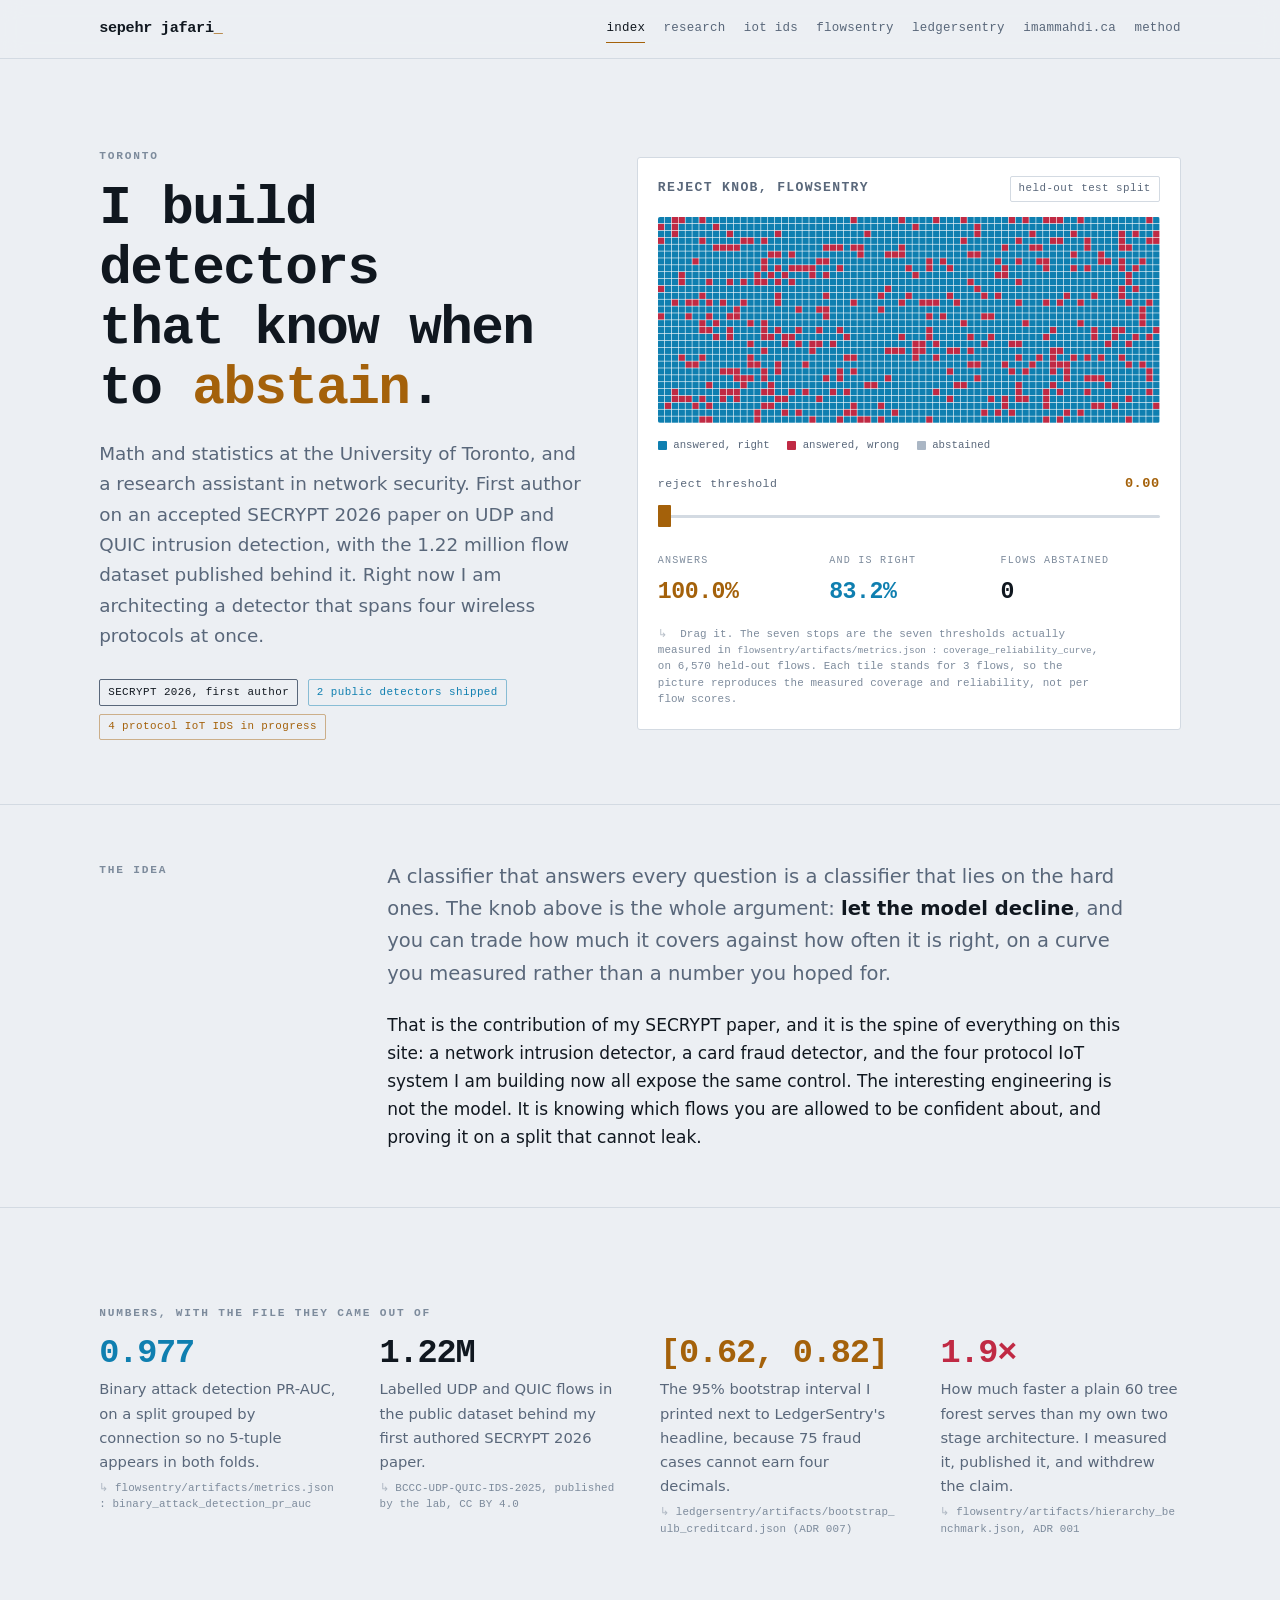
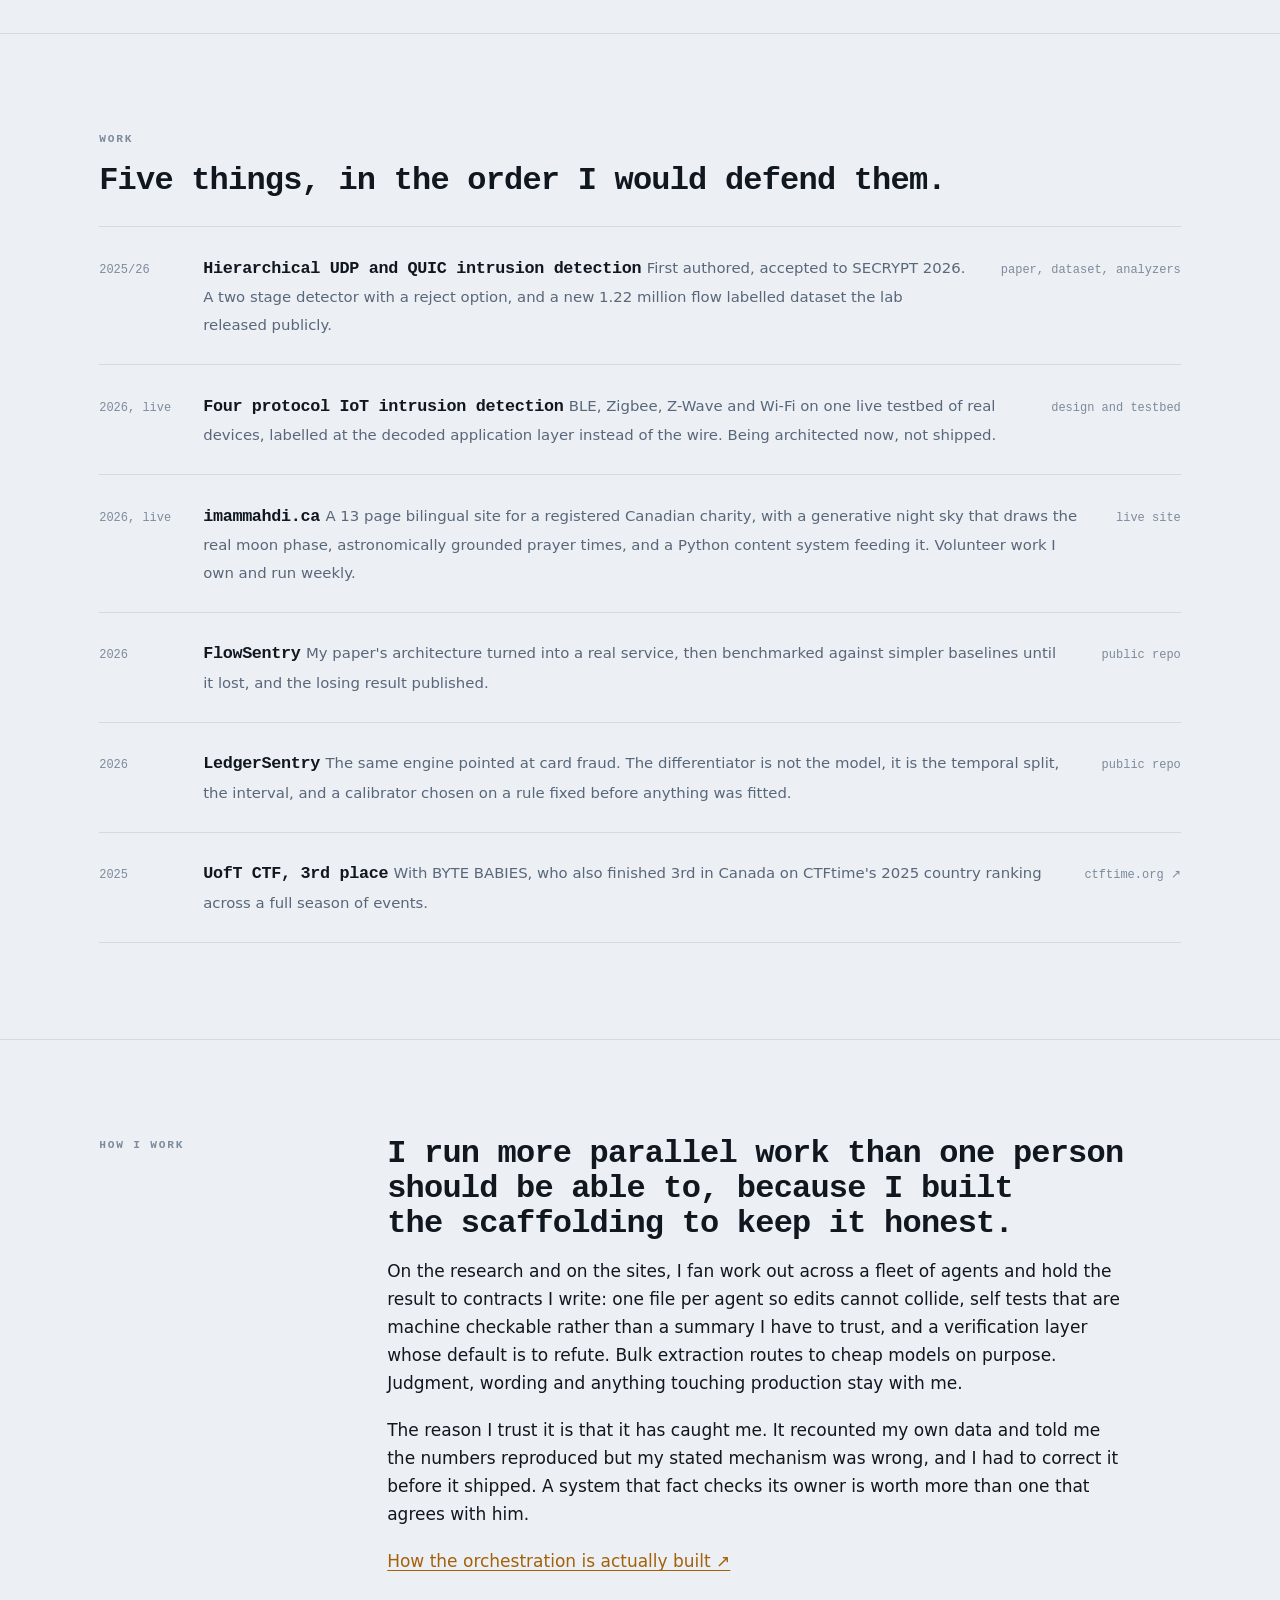
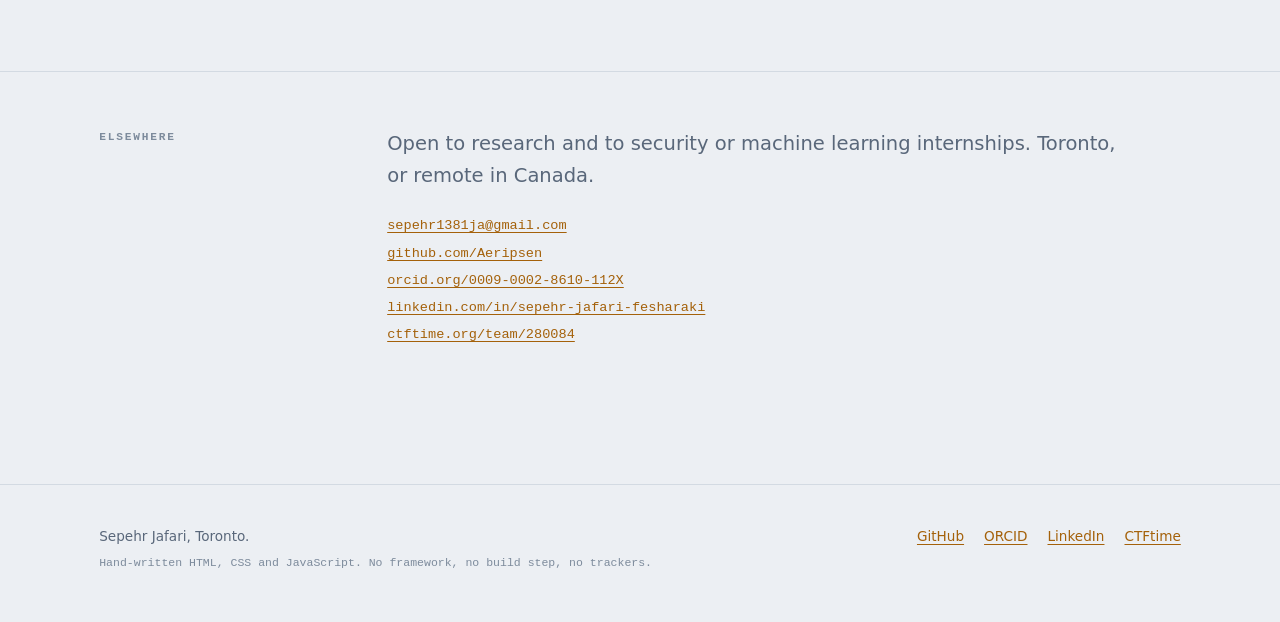
==== index.html @ c684f10b "Replace the placeholder page with the real site Seven hand-written pages, no framework, no build ste" ====
<!DOCTYPE html>
<html lang="en">
<head>
<meta charset="utf-8">
<meta name="viewport" content="width=device-width, initial-scale=1">
<title>Sepehr Jafari, network security and machine learning</title>
<meta name="description" content="First author on an accepted SECRYPT 2026 paper on UDP and QUIC intrusion detection. I build detectors that measure their own confidence, and I publish the measurements that go against me.">
<link rel="icon" href="data:image/svg+xml,%3Csvg xmlns='http://www.w3.org/2000/svg' viewBox='0 0 16 16'%3E%3Crect width='16' height='16' fill='%23080d14'/%3E%3Crect x='2' y='3' width='4' height='4' fill='%2363d3ff'/%3E%3Crect x='7' y='3' width='4' height='4' fill='%2363d3ff'/%3E%3Crect x='12' y='3' width='2' height='4' fill='%23ff6b81'/%3E%3Crect x='2' y='9' width='4' height='4' fill='%2363d3ff'/%3E%3Crect x='7' y='9' width='7' height='4' fill='%23f0a848'/%3E%3C/svg%3E">
<meta property="og:title" content="Sepehr Jafari, network security and machine learning">
<meta property="og:description" content="I build detectors that measure their own confidence, and I publish the measurements that go against me.">
<meta property="og:type" content="website">
<link rel="stylesheet" href="assets/site.css">
</head>
<body>
<noscript><p style="padding:1rem;font-family:monospace"><a href="index.html">home</a> · <a href="research.html">research</a> · <a href="ids.html">iot ids</a> · <a href="flowsentry.html">flowsentry</a> · <a href="ledgersentry.html">ledgersentry</a> · <a href="imic.html">imammahdi.ca</a> · <a href="method.html">method</a></p></noscript>

<main id="main">

<!-- ============ hero: the thesis, and the instrument that proves it ============ -->
<section class="hero">
  <div class="wrap hero-grid">
    <div>
      <span class="eyebrow">Toronto</span>
      <h1>I build detectors that know when to <em>abstain</em>.</h1>
      <p class="hero-sub">
        Math and statistics at the University of Toronto, and a research assistant in network
        security. First author on an accepted SECRYPT 2026 paper on UDP and QUIC intrusion
        detection, with the 1.22 million flow dataset published behind it. Right now I am
        architecting a detector that spans four wireless protocols at once.
      </p>
      <div class="hero-meta">
        <span class="tag tag-paper">SECRYPT 2026, first author</span>
        <span class="tag tag-live">2 public detectors shipped</span>
        <span class="tag tag-build">4 protocol IoT IDS in progress</span>
      </div>
    </div>

    <div class="instrument">
      <div class="instrument-head">
        <h2>Reject knob, FlowSentry</h2>
        <span class="tag">held-out test split</span>
      </div>

      <canvas id="flowgrid" width="730" height="300"
              role="img"
              aria-label="A grid of 2,190 tiles standing in for the 6,570 held-out flows. Tiles the model answers correctly are cyan, tiles it answers wrongly are rose, tiles it abstains on are grey."></canvas>

      <div class="legend">
        <span><i style="background:var(--signal)"></i> answered, right</span>
        <span><i style="background:var(--warn)"></i> answered, wrong</span>
        <span><i style="background:var(--abstain)"></i> abstained</span>
      </div>

      <div class="knob">
        <label for="knob">
          <span>reject threshold</span>
          <b id="out-threshold">0.00</b>
        </label>
        <input type="range" id="knob" min="0" max="6" step="1" value="0"
               aria-label="Reject threshold, stepping through the seven measured values">
      </div>

      <div class="readout">
        <div>
          <span class="k">answers</span>
          <span class="v v-accent" id="out-coverage">100.0%</span>
        </div>
        <div>
          <span class="k">and is right</span>
          <span class="v v-signal" id="out-reliability">83.2%</span>
        </div>
        <div>
          <span class="k">flows abstained</span>
          <span class="v" id="out-abstained">0</span>
        </div>
      </div>

      <p class="cite" style="margin-top:0.9rem">
        Drag it. The seven stops are the seven thresholds actually measured in
        <code>flowsentry/artifacts/metrics.json : coverage_reliability_curve</code>, on
        <span id="out-n">6,570</span> held-out flows. Each tile stands for 3 flows, so the
        picture reproduces the measured coverage and reliability, not per flow scores.
      </p>
    </div>
  </div>
</section>

<!-- ============ what the knob is for ============ -->
<section class="tight">
  <div class="wrap cols">
    <div class="col-head">
      <span class="eyebrow">The idea</span>
    </div>
    <div>
      <p class="lede">
        A classifier that answers every question is a classifier that lies on the hard ones.
        The knob above is the whole argument: <strong>let the model decline</strong>, and you can
        trade how much it covers against how often it is right, on a curve you measured rather than
        a number you hoped for.
      </p>
      <p>
        That is the contribution of my SECRYPT paper, and it is the spine of everything on this
        site: a network intrusion detector, a card fraud detector, and the four protocol IoT system
        I am building now all expose the same control. The interesting engineering is not the model.
        It is knowing which flows you are allowed to be confident about, and proving it on a split
        that cannot leak.
      </p>
    </div>
  </div>
</section>

<!-- ============ the ledger ============ -->
<section>
  <div class="wrap">
    <span class="eyebrow">Numbers, with the file they came out of</span>
    <div class="ledger">
      <div>
        <span class="num v-signal">0.977</span>
        <span class="lbl">Binary attack detection PR-AUC, on a split grouped by connection so no
        5-tuple appears in both folds.</span>
        <span class="cite">flowsentry/artifacts/metrics.json : binary_attack_detection_pr_auc</span>
      </div>
      <div>
        <span class="num">1.22M</span>
        <span class="lbl">Labelled UDP and QUIC flows in the public dataset behind my first authored
        SECRYPT 2026 paper.</span>
        <span class="cite">BCCC-UDP-QUIC-IDS-2025, published by the lab, CC BY 4.0</span>
      </div>
      <div>
        <span class="num v-accent">[0.62, 0.82]</span>
        <span class="lbl">The 95% bootstrap interval I printed next to LedgerSentry's headline,
        because 75 fraud cases cannot earn four decimals.</span>
        <span class="cite">ledgersentry/artifacts/bootstrap_ulb_creditcard.json (ADR 007)</span>
      </div>
      <div>
        <span class="num v-warn">1.9&times;</span>
        <span class="lbl">How much faster a plain 60 tree forest serves than my own two stage
        architecture. I measured it, published it, and withdrew the claim.</span>
        <span class="cite">flowsentry/artifacts/hierarchy_benchmark.json, ADR 001</span>
      </div>
    </div>
  </div>
</section>

<!-- ============ work ============ -->
<section>
  <div class="wrap">
    <span class="eyebrow">Work</span>
    <h2 style="margin-bottom:1.75rem">Five things, in the order I would defend them.</h2>

    <div class="work">
      <a class="work-item" href="research.html">
        <span class="work-year">2025/26</span>
        <span>
          <span class="work-title">Hierarchical UDP and QUIC intrusion detection</span>
          <span class="work-desc">First authored, accepted to SECRYPT 2026. A two stage detector with
          a reject option, and a new 1.22 million flow labelled dataset the lab released publicly.</span>
        </span>
        <span class="work-go">paper, dataset, analyzers</span>
      </a>

      <a class="work-item" href="ids.html">
        <span class="work-year">2026, live</span>
        <span>
          <span class="work-title">Four protocol IoT intrusion detection</span>
          <span class="work-desc">BLE, Zigbee, Z-Wave and Wi-Fi on one live testbed of real devices,
          labelled at the decoded application layer instead of the wire. Being architected now, not
          shipped.</span>
        </span>
        <span class="work-go">design and testbed</span>
      </a>

      <a class="work-item" href="imic.html">
        <span class="work-year">2026, live</span>
        <span>
          <span class="work-title">imammahdi.ca</span>
          <span class="work-desc">A 13 page bilingual site for a registered Canadian charity, with a
          generative night sky that draws the real moon phase, astronomically grounded prayer times,
          and a Python content system feeding it. Volunteer work I own and run weekly.</span>
        </span>
        <span class="work-go">live site</span>
      </a>

      <a class="work-item" href="flowsentry.html">
        <span class="work-year">2026</span>
        <span>
          <span class="work-title">FlowSentry</span>
          <span class="work-desc">My paper's architecture turned into a real service, then
          benchmarked against simpler baselines until it lost, and the losing result published.</span>
        </span>
        <span class="work-go">public repo</span>
      </a>

      <a class="work-item" href="ledgersentry.html">
        <span class="work-year">2026</span>
        <span>
          <span class="work-title">LedgerSentry</span>
          <span class="work-desc">The same engine pointed at card fraud. The differentiator is not
          the model, it is the temporal split, the interval, and a calibrator chosen on a rule fixed
          before anything was fitted.</span>
        </span>
        <span class="work-go">public repo</span>
      </a>

      <a class="work-item" href="https://ctftime.org/team/280084/" rel="noopener">
        <span class="work-year">2025</span>
        <span>
          <span class="work-title">UofT CTF, 3rd place</span>
          <span class="work-desc">With BYTE BABIES, who also finished 3rd in Canada on CTFtime's 2025
          country ranking across a full season of events.</span>
        </span>
        <span class="work-go">ctftime.org &#8599;</span>
      </a>
    </div>
  </div>
</section>

<!-- ============ method teaser ============ -->
<section>
  <div class="wrap cols">
    <div class="col-head">
      <span class="eyebrow">How I work</span>
    </div>
    <div>
      <h2 style="margin-bottom:1rem">I run more parallel work than one person should be able to,
      because I built the scaffolding to keep it honest.</h2>
      <p>
        On the research and on the sites, I fan work out across a fleet of agents and hold the
        result to contracts I write: one file per agent so edits cannot collide, self tests that are
        machine checkable rather than a summary I have to trust, and a verification layer whose
        default is to refute. Bulk extraction routes to cheap models on purpose. Judgment, wording
        and anything touching production stay with me.
      </p>
      <p>
        The reason I trust it is that it has caught me. It recounted my own data and told me the
        numbers reproduced but my stated mechanism was wrong, and I had to correct it before it
        shipped. A system that fact checks its owner is worth more than one that agrees with him.
      </p>
      <p><a href="method.html">How the orchestration is actually built &#8599;</a></p>
    </div>
  </div>
</section>

<!-- ============ contact ============ -->
<section class="tight">
  <div class="wrap cols">
    <div class="col-head"><span class="eyebrow">Elsewhere</span></div>
    <div>
      <p class="lede" style="margin-bottom:1.25rem">
        Open to research and to security or machine learning internships. Toronto, or remote in Canada.
      </p>
      <p class="mono" style="font-size:0.85rem;line-height:2">
        <a href="mailto:sepehr1381ja@gmail.com">sepehr1381ja@gmail.com</a><br>
        <a href="https://github.com/Aeripsen" rel="me noopener">github.com/Aeripsen</a><br>
        <a href="https://orcid.org/0009-0002-8610-112X" rel="me noopener">orcid.org/0009-0002-8610-112X</a><br>
        <a href="https://www.linkedin.com/in/sepehr-jafari-fesharaki" rel="me noopener">linkedin.com/in/sepehr-jafari-fesharaki</a><br>
        <a href="https://ctftime.org/team/280084/" rel="noopener">ctftime.org/team/280084</a>
      </p>
    </div>
  </div>
</section>

</main>

<script src="assets/site.js"></script>
<script src="assets/instrument.js"></script>
</body>
</html>
---- assets/site.css ----
/* Sepehr Jafari, personal site.
   Hand-written CSS, no framework, no build step, no webfonts.
   Palette is semantic on purpose: cyan = the model answered and was right,
   rose = it answered and was wrong, grey = it abstained, amber = the control
   you are holding. Every page reuses that mapping. */

:root {
  color-scheme: dark light;

  --ink:      #080d14;
  --surface:  #0f1620;
  --raised:   #141d2a;
  --line:     #1e2a38;
  --text:     #dfe7f0;
  --muted:    #8b9bb0;
  --faint:    #5d6c80;

  --signal:   #63d3ff;
  --warn:     #ff6b81;
  --accent:   #f0a848;
  --abstain:  #33445a;

  --mono: ui-monospace, "SF Mono", "Cascadia Mono", "Segoe UI Mono", "Roboto Mono", Menlo, Consolas, monospace;
  --sans: "Segoe UI", system-ui, -apple-system, "Helvetica Neue", Arial, sans-serif;

  --wrap: 74rem;
  --gut: clamp(1.25rem, 4vw, 3.5rem);
  --rule: 1px solid var(--line);
}

@media (prefers-color-scheme: light) {
  :root {
    --ink:     #eceff3;
    --surface: #ffffff;
    --raised:  #f6f8fa;
    --line:    #d3dae2;
    --text:    #10171f;
    --muted:   #59677a;
    --faint:   #7d8b9c;
    --signal:  #0f7fb0;
    --warn:    #c02a44;
    --accent:  #a4610a;
    --abstain: #aab6c4;
  }
}

*, *::before, *::after { box-sizing: border-box; }

html { -webkit-text-size-adjust: 100%; scroll-behavior: smooth; }
@media (prefers-reduced-motion: reduce) { html { scroll-behavior: auto; } }

body {
  margin: 0;
  background: var(--ink);
  color: var(--text);
  font-family: var(--sans);
  font-size: 17px;
  line-height: 1.65;
  -webkit-font-smoothing: antialiased;
}

/* ---------- type ---------- */

h1, h2, h3, h4 {
  font-family: var(--mono);
  font-weight: 700;
  letter-spacing: -0.03em;
  line-height: 1.1;
  margin: 0;
  text-wrap: balance;
}

h1 { font-size: clamp(2rem, 5.2vw, 3.4rem); }
h2 { font-size: clamp(1.45rem, 3vw, 2rem); letter-spacing: -0.025em; }
h3 { font-size: 1.1rem; letter-spacing: -0.01em; }

p { margin: 0 0 1.1em; max-width: 68ch; }
p:last-child { margin-bottom: 0; }

a { color: var(--accent); text-decoration-thickness: 1px; text-underline-offset: 3px; }
a:hover { color: var(--text); }
a:focus-visible, button:focus-visible, input:focus-visible, summary:focus-visible {
  outline: 2px solid var(--accent);
  outline-offset: 3px;
  border-radius: 2px;
}

code, .mono { font-family: var(--mono); font-size: 0.86em; }

strong { font-weight: 650; color: var(--text); }

/* the eyebrow is always a real coordinate: a section id, a date, a status */
.eyebrow {
  font-family: var(--mono);
  font-size: 0.7rem;
  font-weight: 600;
  letter-spacing: 0.16em;
  text-transform: uppercase;
  color: var(--faint);
  margin: 0 0 0.9rem;
  display: block;
}

/* the structural device of this whole site: every number carries its source */
.cite {
  display: block;
  font-family: var(--mono);
  font-size: 0.68rem;
  line-height: 1.5;
  color: var(--faint);
  letter-spacing: 0.01em;
  margin-top: 0.35rem;
  overflow-wrap: anywhere;
}
.cite::before { content: "\21b3\00a0"; opacity: 0.55; }

/* ---------- shell ---------- */

.skip {
  position: absolute; left: -9999px;
  background: var(--accent); color: var(--ink);
  padding: 0.6rem 1rem; font-family: var(--mono); font-size: 0.8rem; z-index: 99;
}
.skip:focus { left: 1rem; top: 1rem; }

.wrap { width: 100%; max-width: var(--wrap); margin-inline: auto; padding-inline: var(--gut); }

.site-head {
  position: sticky; top: 0; z-index: 40;
  background: color-mix(in srgb, var(--ink) 88%, transparent);
  backdrop-filter: blur(10px);
  border-bottom: var(--rule);
}
.site-head .wrap {
  display: flex; align-items: center; gap: 1.5rem;
  min-height: 3.6rem; flex-wrap: wrap;
}
.brand {
  font-family: var(--mono); font-weight: 700; font-size: 0.95rem;
  letter-spacing: -0.02em; color: var(--text); text-decoration: none;
  white-space: nowrap;
}
.brand:hover { color: var(--accent); }
.brand span { color: var(--accent); }
.site-nav { display: flex; gap: 1.15rem; flex-wrap: wrap; margin-inline-start: auto; }
.site-nav a {
  font-family: var(--mono); font-size: 0.78rem; letter-spacing: 0.02em;
  color: var(--muted); text-decoration: none; padding: 0.2rem 0;
  border-bottom: 1px solid transparent;
}
.site-nav a:hover { color: var(--text); }
.site-nav a[aria-current="page"] { color: var(--text); border-bottom-color: var(--accent); }

/* On a phone the nav wraps to two rows, and two sticky rows eat a quarter of
   the viewport. Let it scroll away instead. */
@media (max-width: 46rem) {
  .site-head { position: static; }
  .site-head .wrap { padding-block: 0.75rem; gap: 0.5rem 1rem; }
  .site-nav { margin-inline-start: 0; width: 100%; }
}

.site-foot {
  border-top: var(--rule); margin-top: 5rem;
  padding-block: 2.5rem 3.5rem;
  font-size: 0.85rem; color: var(--muted);
}
.site-foot .wrap { display: flex; flex-wrap: wrap; gap: 1rem 2.5rem; align-items: baseline; }
.site-foot .mono { color: var(--faint); }
.foot-links { display: flex; gap: 1.25rem; flex-wrap: wrap; margin-inline-start: auto; }

/* ---------- sections ---------- */

section { padding-block: clamp(3.5rem, 8vw, 6rem); }
section + section { border-top: var(--rule); }
.tight { padding-block: clamp(2.5rem, 5vw, 3.5rem); }

.lede { font-size: clamp(1.05rem, 2vw, 1.22rem); color: var(--muted); max-width: 60ch; }
.lede strong { color: var(--text); }

.cols {
  display: grid; gap: clamp(1.5rem, 4vw, 3rem);
  grid-template-columns: minmax(0, 15rem) minmax(0, 1fr);
  align-items: start;
}
@media (max-width: 52rem) { .cols { grid-template-columns: 1fr; } }
.cols > .col-head { position: sticky; top: 5rem; }
@media (max-width: 52rem) { .cols > .col-head { position: static; } }

/* ---------- hero ---------- */

.hero { padding-block: clamp(3rem, 7vw, 5.5rem) clamp(2.5rem, 5vw, 4rem); }
.hero-grid {
  display: grid; gap: clamp(2rem, 5vw, 3.5rem);
  grid-template-columns: minmax(0, 1fr) minmax(0, 34rem);
  align-items: center;
}
@media (max-width: 62rem) { .hero-grid { grid-template-columns: 1fr; } }

.hero h1 { margin-bottom: 1.25rem; }
.hero h1 em {
  font-style: normal; color: var(--accent);
}
.hero-sub { font-size: clamp(1rem, 1.8vw, 1.15rem); color: var(--muted); max-width: 46ch; }
.hero-meta {
  margin-top: 1.75rem; display: flex; flex-wrap: wrap; gap: 0.5rem 0.6rem;
}

/* ---------- the instrument (signature element) ---------- */

.instrument {
  background: var(--surface);
  border: var(--rule);
  border-radius: 3px;
  padding: 1.15rem 1.25rem 1.35rem;
}
.instrument-head {
  display: flex; justify-content: space-between; align-items: baseline;
  gap: 1rem; margin-bottom: 0.9rem; flex-wrap: wrap;
}
.instrument-head h2 { font-size: 0.82rem; letter-spacing: 0.1em; text-transform: uppercase; color: var(--muted); font-weight: 600; }

#flowgrid {
  display: block; width: 100%; height: auto; aspect-ratio: 73 / 30;
  border-radius: 2px;
}

.readout {
  display: grid; grid-template-columns: repeat(3, minmax(0, 1fr));
  gap: 0.75rem; margin-top: 1rem;
  font-family: var(--mono);
}
.readout div { min-width: 0; }
.readout .k {
  display: block; font-size: 0.63rem; letter-spacing: 0.12em;
  text-transform: uppercase; color: var(--faint); margin-bottom: 0.2rem;
}
.readout .v { font-size: clamp(1.05rem, 2.6vw, 1.45rem); font-weight: 700; letter-spacing: -0.02em; }
.v-signal { color: var(--signal); }
.v-warn { color: var(--warn); }
.v-accent { color: var(--accent); }

.knob { margin-top: 1.15rem; }
.knob label {
  display: flex; justify-content: space-between; align-items: baseline;
  font-family: var(--mono); font-size: 0.72rem; color: var(--muted);
  letter-spacing: 0.05em; margin-bottom: 0.5rem;
}
.knob label b { color: var(--accent); font-size: 0.85rem; }

input[type="range"] {
  -webkit-appearance: none; appearance: none;
  width: 100%; height: 26px; background: transparent; margin: 0; cursor: grab;
}
input[type="range"]:active { cursor: grabbing; }
input[type="range"]::-webkit-slider-runnable-track {
  height: 3px; background: var(--line); border-radius: 2px;
}
input[type="range"]::-moz-range-track {
  height: 3px; background: var(--line); border-radius: 2px;
}
input[type="range"]::-webkit-slider-thumb {
  -webkit-appearance: none; appearance: none;
  width: 13px; height: 22px; margin-top: -9.5px;
  background: var(--accent); border: none; border-radius: 1px;
}
input[type="range"]::-moz-range-thumb {
  width: 13px; height: 22px;
  background: var(--accent); border: none; border-radius: 1px;
}

.legend {
  display: flex; flex-wrap: wrap; gap: 0.4rem 1.1rem;
  margin-top: 0.85rem;
  font-family: var(--mono); font-size: 0.67rem; color: var(--muted);
}
.legend span { display: inline-flex; align-items: center; gap: 0.4rem; }
.legend i { width: 9px; height: 9px; border-radius: 1px; display: inline-block; }

/* ---------- ledger (verified numbers strip) ---------- */

.ledger { display: grid; gap: 1.75rem 2.5rem; grid-template-columns: repeat(auto-fit, minmax(15rem, 1fr)); }
.ledger .num {
  font-family: var(--mono); font-size: clamp(1.6rem, 3.4vw, 2.1rem);
  font-weight: 700; letter-spacing: -0.035em; line-height: 1;
  display: block; margin-bottom: 0.4rem;
}
.ledger .lbl { font-size: 0.92rem; color: var(--muted); display: block; max-width: 32ch; }

/* ---------- work index ---------- */

.work { border-top: var(--rule); }
.work-item {
  display: grid; gap: 0.4rem 2rem;
  grid-template-columns: 4.5rem minmax(0, 1fr) auto;
  align-items: baseline;
  padding-block: 1.6rem;
  border-bottom: var(--rule);
  text-decoration: none; color: inherit;
}
.work-item:hover { background: var(--surface); }
.work-item:hover .work-title { color: var(--accent); }
.work-year { font-family: var(--mono); font-size: 0.75rem; color: var(--faint); }
.work-title { font-family: var(--mono); font-weight: 700; font-size: 1.05rem; letter-spacing: -0.02em; }
.work-desc { font-size: 0.93rem; color: var(--muted); margin-top: 0.25rem; max-width: 62ch; }
.work-go { font-family: var(--mono); font-size: 0.75rem; color: var(--faint); white-space: nowrap; }
.work-item:hover .work-go { color: var(--accent); }
@media (max-width: 46rem) {
  .work-item { grid-template-columns: 1fr; gap: 0.3rem; }
  .work-go { display: none; }
}

/* ---------- tags / status pills ---------- */

.tag {
  display: inline-block;
  font-family: var(--mono); font-size: 0.68rem; letter-spacing: 0.04em;
  padding: 0.2rem 0.5rem;
  border: 1px solid var(--line); border-radius: 2px;
  color: var(--muted); white-space: nowrap;
}
.tag-live   { color: var(--signal); border-color: color-mix(in srgb, var(--signal) 45%, transparent); }
.tag-build  { color: var(--accent); border-color: color-mix(in srgb, var(--accent) 45%, transparent); }
.tag-paper  { color: var(--text); border-color: var(--muted); }
.tags { display: flex; flex-wrap: wrap; gap: 0.4rem; margin-top: 1.25rem; }

/* ---------- tables ---------- */

.table-scroll { overflow-x: auto; margin-block: 1.25rem; border: var(--rule); border-radius: 3px; }
table { border-collapse: collapse; width: 100%; font-family: var(--mono); font-size: 0.8rem; }
th, td { padding: 0.55rem 0.85rem; text-align: right; white-space: nowrap; border-bottom: var(--rule); }
th:first-child, td:first-child { text-align: left; }
thead th { color: var(--faint); font-weight: 600; font-size: 0.68rem; letter-spacing: 0.1em; text-transform: uppercase; background: var(--surface); }
tbody tr:last-child td { border-bottom: none; }

/* Row marking. The colour must not set `color` on the cells, or it beats
   td.best on specificity and silently swallows the per-column highlights. */
tr.win td  { background: color-mix(in srgb, var(--signal) 12%, transparent); }
tr.mine td { background: color-mix(in srgb, var(--accent) 12%, transparent); }
tr.win td:first-child  { box-shadow: inset 2px 0 0 var(--signal); }
tr.mine td:first-child { box-shadow: inset 2px 0 0 var(--accent); }
td.best { color: var(--signal); font-weight: 700; }

table caption { caption-side: bottom; text-align: left; }
.table-note { margin-top: -0.65rem; margin-bottom: 1.5rem; }

/* ---------- callouts ---------- */

.note {
  border-inline-start: 2px solid var(--accent);
  background: var(--surface);
  padding: 1rem 1.15rem;
  margin-block: 1.5rem;
  border-radius: 0 3px 3px 0;
}
.note .eyebrow { color: var(--accent); margin-bottom: 0.5rem; }
.note p { font-size: 0.95rem; }
.note-warn { border-inline-start-color: var(--warn); }
.note-warn .eyebrow { color: var(--warn); }

.panel {
  background: var(--surface); border: var(--rule); border-radius: 3px;
  padding: clamp(1.15rem, 3vw, 1.75rem);
}

/* ---------- feature lists ---------- */

.speclist { list-style: none; padding: 0; margin: 0; }
.speclist > li {
  padding-block: 1rem;
  border-bottom: var(--rule);
}
.speclist > li:last-child { border-bottom: none; }
.speclist h3 { margin-bottom: 0.4rem; }
.speclist p { font-size: 0.95rem; color: var(--muted); margin-bottom: 0; }
.speclist p strong { color: var(--text); font-weight: 600; }

.stack { display: flex; flex-wrap: wrap; gap: 0.4rem; margin-top: 1rem; }

/* ---------- project page header ---------- */

.proj-head { padding-block: clamp(2.5rem, 6vw, 4rem) clamp(1.75rem, 4vw, 2.5rem); }
.proj-head h1 { margin-bottom: 1rem; }
.proj-links { display: flex; flex-wrap: wrap; gap: 0.5rem 1.25rem; margin-top: 1.5rem; font-family: var(--mono); font-size: 0.82rem; }

.backlink {
  font-family: var(--mono); font-size: 0.75rem; color: var(--faint);
  text-decoration: none; display: inline-block; margin-bottom: 1.5rem;
}
.backlink:hover { color: var(--accent); }

hr.rule { border: none; border-top: var(--rule); margin-block: 2.5rem; }
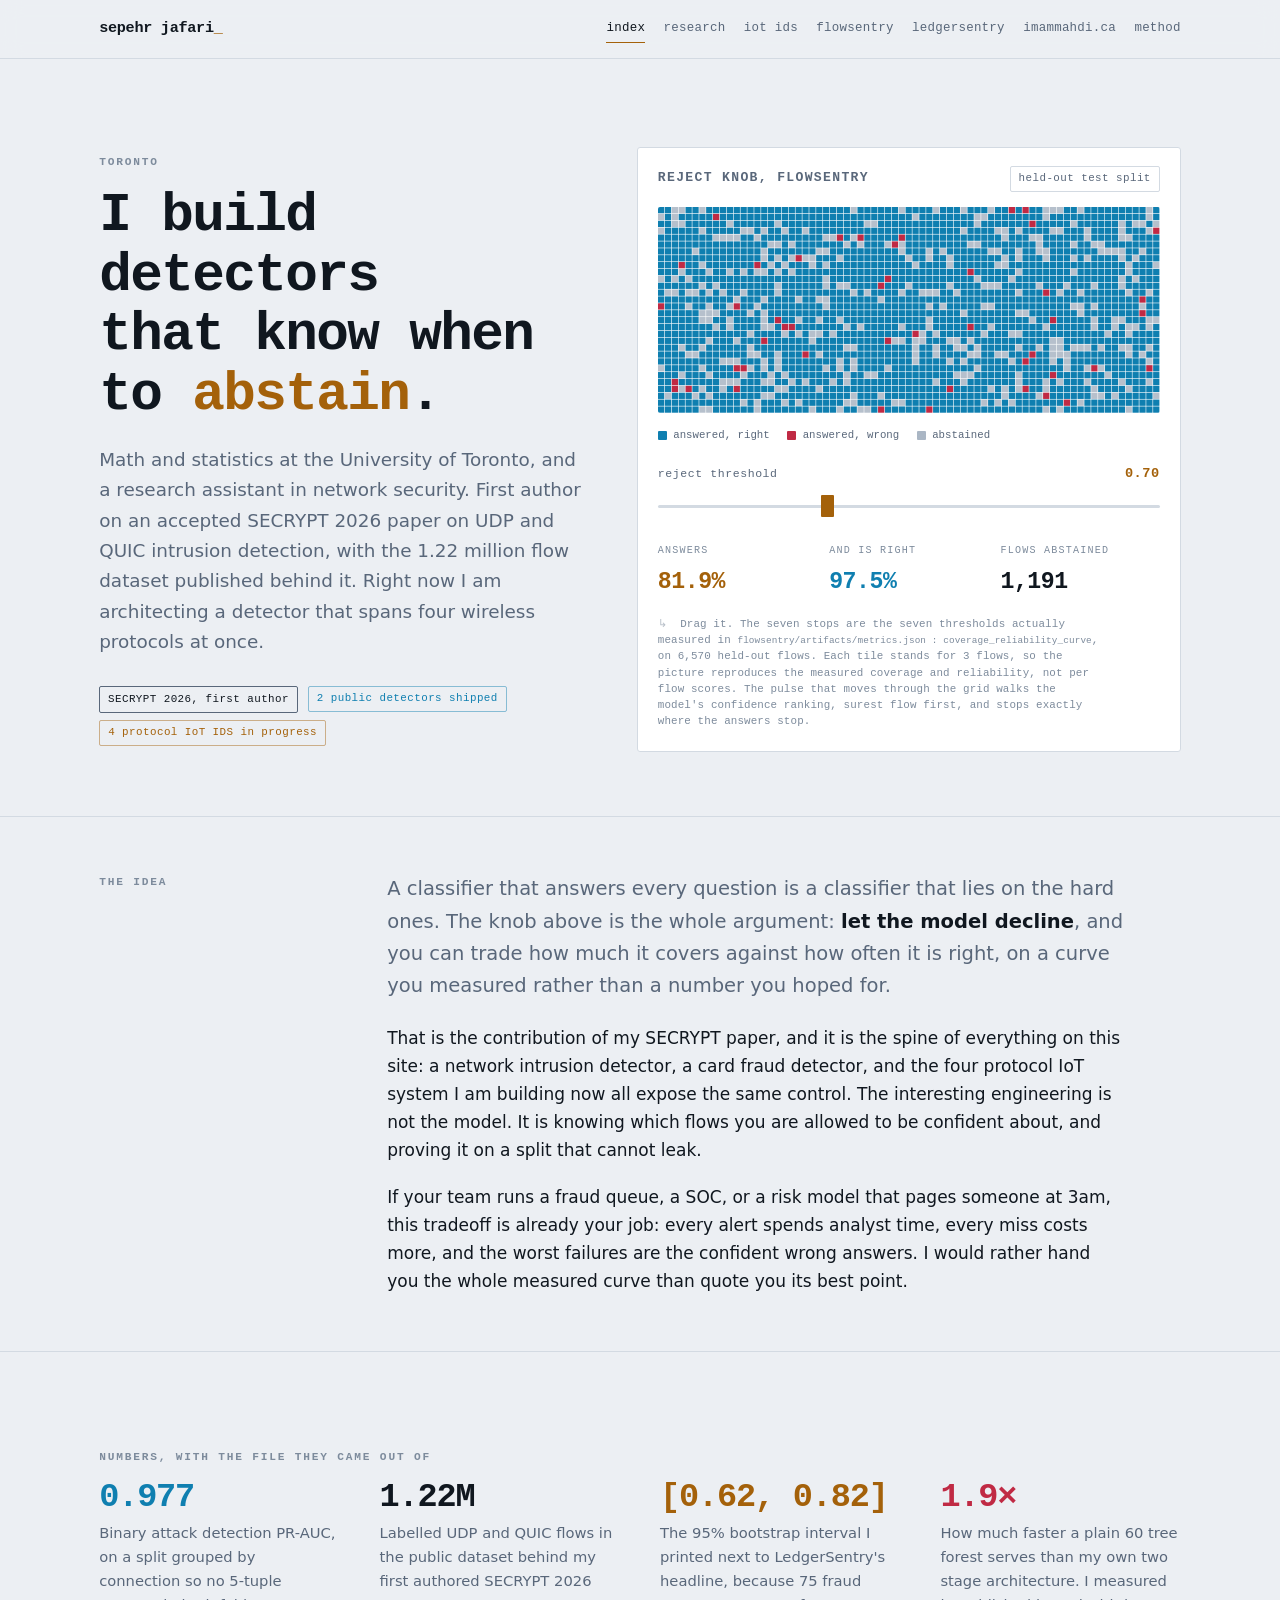
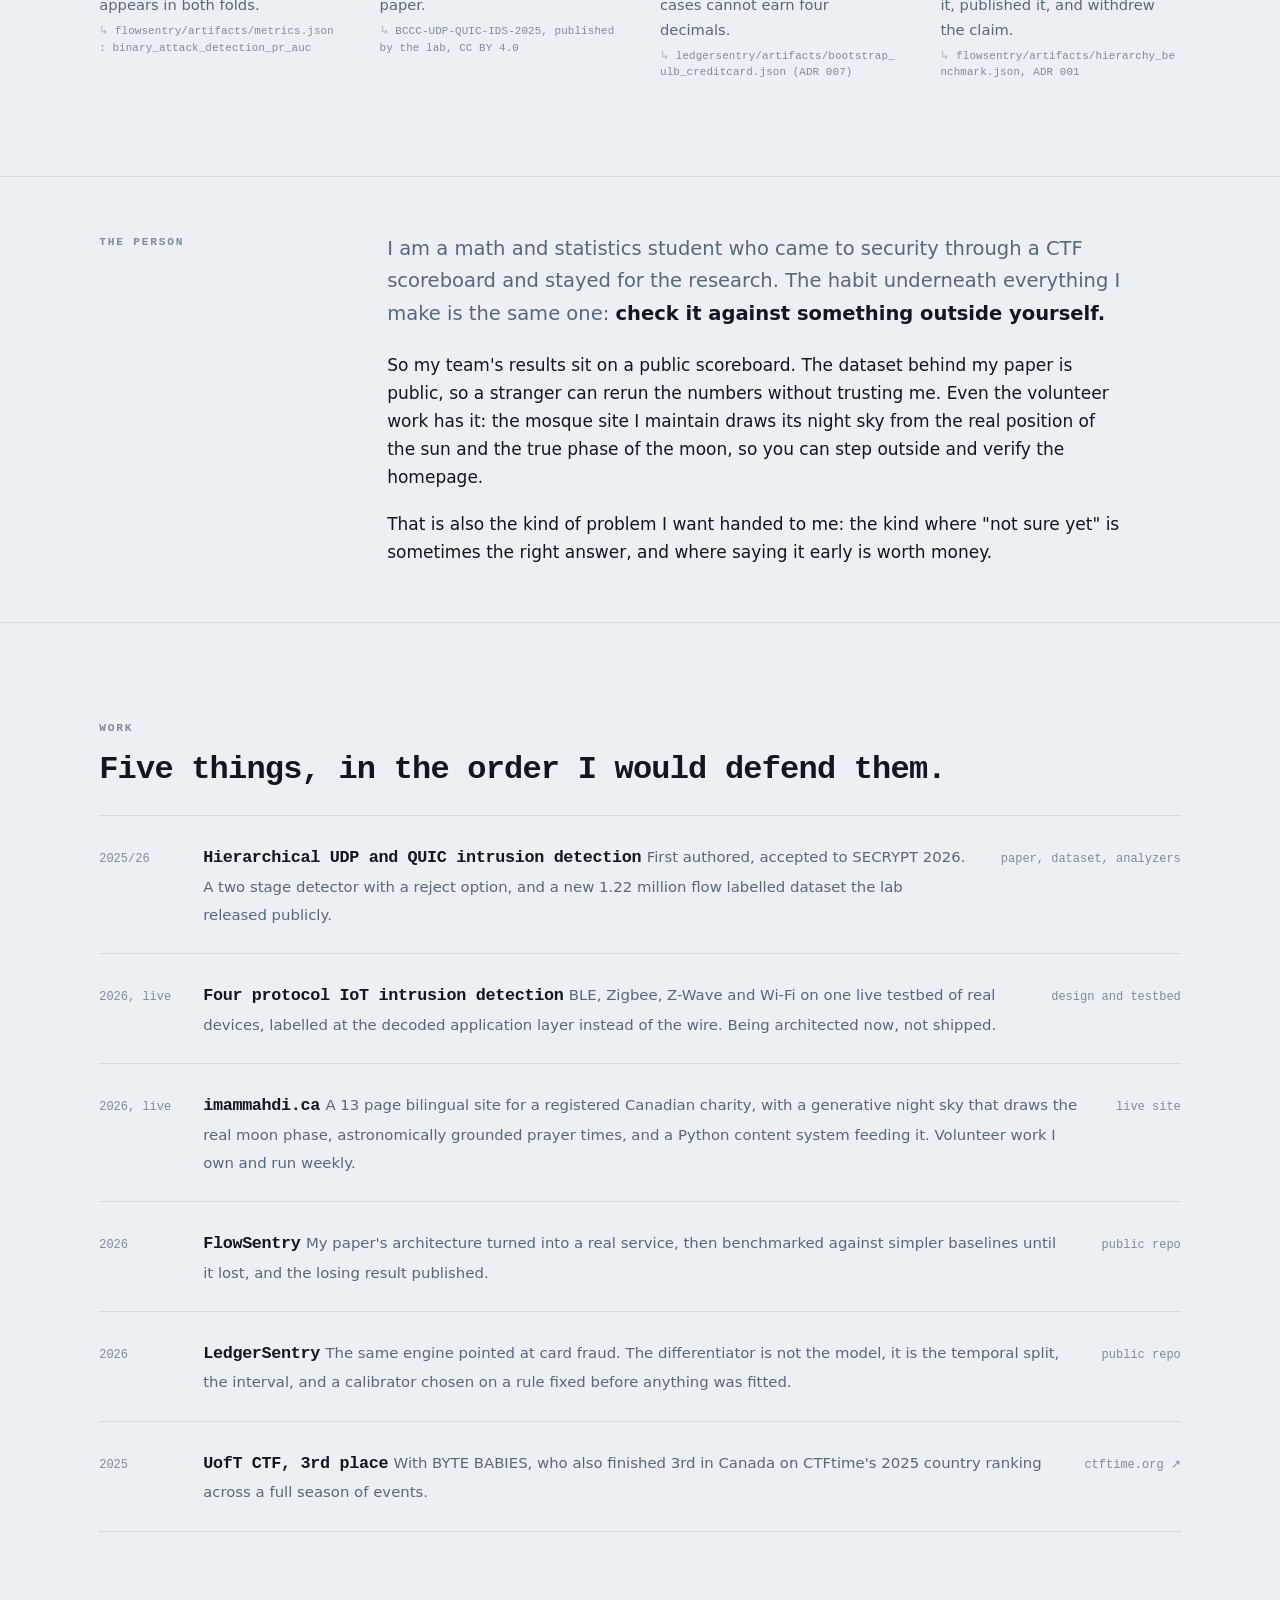
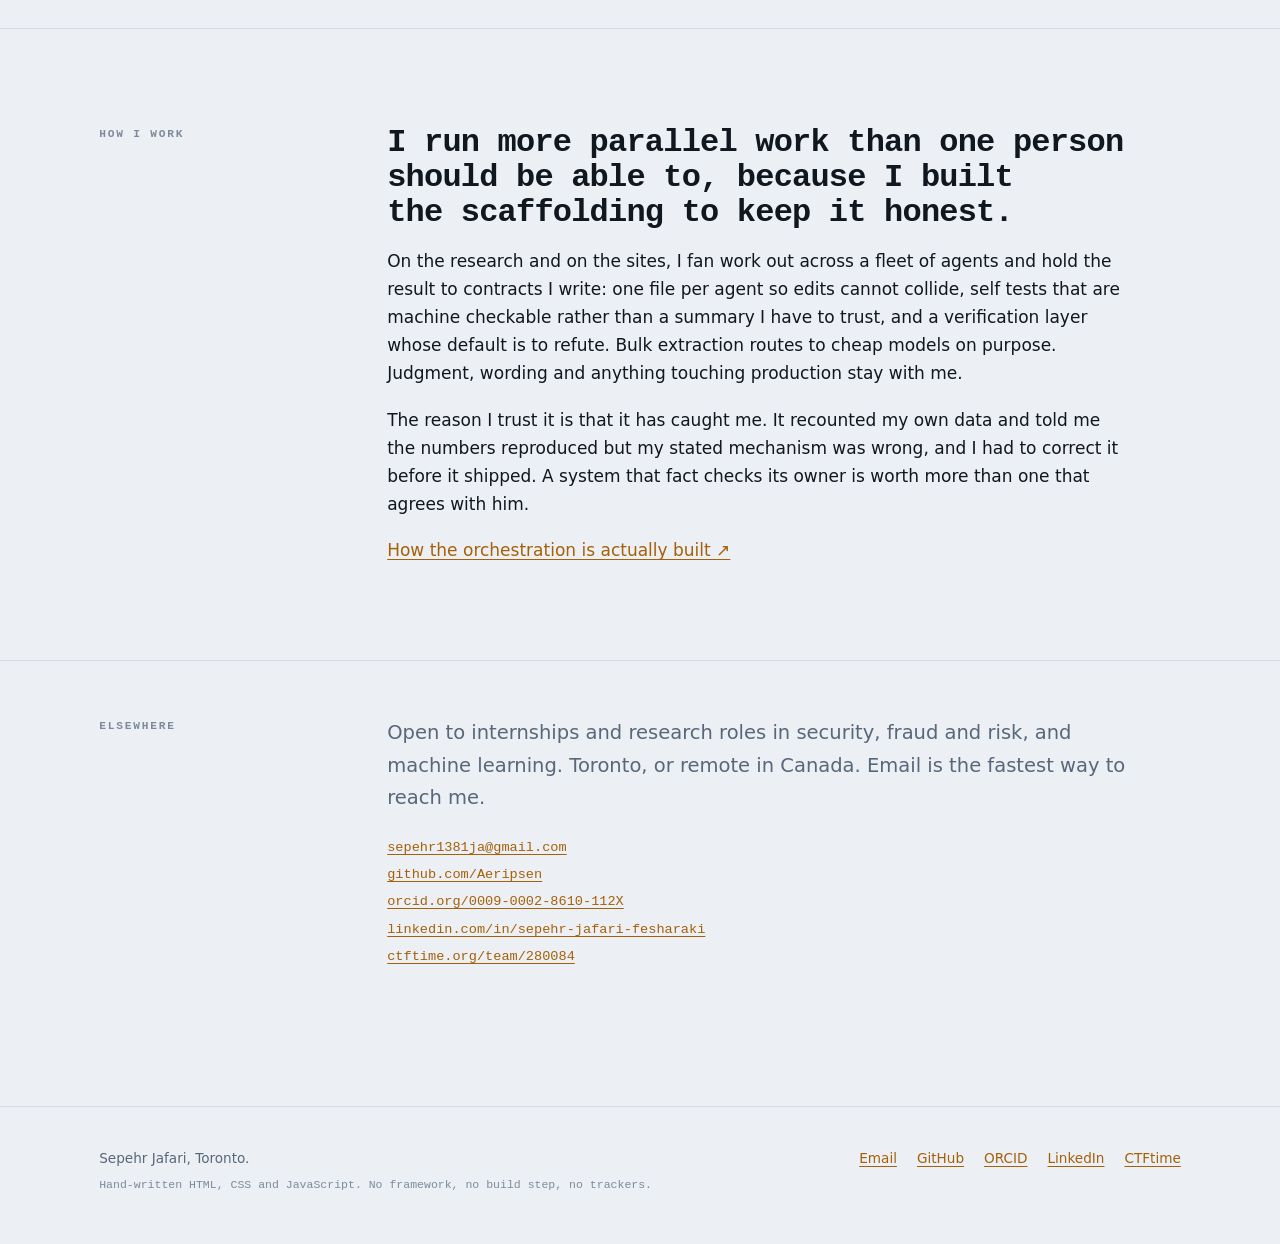
==== commit c18ab1f0: "Fix a false number on the live page, and make the instrument show its work The caption said the curv" ====
--- a/index.html
+++ b/index.html
@@ -20,22 +20,22 @@
 <section class="hero">
   <div class="wrap hero-grid">
     <div>
-      <span class="eyebrow">Toronto</span>
-      <h1>I build detectors that know when to <em>abstain</em>.</h1>
-      <p class="hero-sub">
+      <span class="eyebrow" data-reveal="1">Toronto</span>
+      <h1 data-reveal="2">I build detectors that know when to <em>abstain</em>.</h1>
+      <p class="hero-sub" data-reveal="3">
         Math and statistics at the University of Toronto, and a research assistant in network
         security. First author on an accepted SECRYPT 2026 paper on UDP and QUIC intrusion
         detection, with the 1.22 million flow dataset published behind it. Right now I am
         architecting a detector that spans four wireless protocols at once.
       </p>
-      <div class="hero-meta">
+      <div class="hero-meta" data-reveal="4">
         <span class="tag tag-paper">SECRYPT 2026, first author</span>
         <span class="tag tag-live">2 public detectors shipped</span>
         <span class="tag tag-build">4 protocol IoT IDS in progress</span>
       </div>
     </div>
 
-    <div class="instrument">
+    <div class="instrument" data-reveal="5">
       <div class="instrument-head">
         <h2>Reject knob, FlowSentry</h2>
         <span class="tag">held-out test split</span>
@@ -54,32 +54,34 @@
       <div class="knob">
         <label for="knob">
           <span>reject threshold</span>
-          <b id="out-threshold">0.00</b>
+          <b id="out-threshold">0.70</b>
         </label>
-        <input type="range" id="knob" min="0" max="6" step="1" value="0"
+        <input type="range" id="knob" min="0" max="6" step="1" value="2"
                aria-label="Reject threshold, stepping through the seven measured values">
       </div>
 
       <div class="readout">
         <div>
           <span class="k">answers</span>
-          <span class="v v-accent" id="out-coverage">100.0%</span>
+          <span class="v v-accent" id="out-coverage">81.9%</span>
         </div>
         <div>
           <span class="k">and is right</span>
-          <span class="v v-signal" id="out-reliability">83.2%</span>
+          <span class="v v-signal" id="out-reliability">97.5%</span>
         </div>
         <div>
           <span class="k">flows abstained</span>
-          <span class="v" id="out-abstained">0</span>
+          <span class="v" id="out-abstained">1,191</span>
         </div>
       </div>
 
       <p class="cite" style="margin-top:0.9rem">
         Drag it. The seven stops are the seven thresholds actually measured in
         <code>flowsentry/artifacts/metrics.json : coverage_reliability_curve</code>, on
-        <span id="out-n">6,570</span> held-out flows. Each tile stands for 3 flows, so the
-        picture reproduces the measured coverage and reliability, not per flow scores.
+        6,570 held-out flows. Each tile stands for 3 flows, so the
+        picture reproduces the measured coverage and reliability, not per flow scores. The
+        pulse that moves through the grid walks the model's confidence ranking, surest flow
+        first, and stops exactly where the answers stop.
       </p>
     </div>
   </div>
@@ -104,6 +106,12 @@
         I am building now all expose the same control. The interesting engineering is not the model.
         It is knowing which flows you are allowed to be confident about, and proving it on a split
         that cannot leak.
+      </p>
+      <p>
+        If your team runs a fraud queue, a SOC, or a risk model that pages someone at 3am, this
+        tradeoff is already your job: every alert spends analyst time, every miss costs more, and
+        the worst failures are the confident wrong answers. I would rather hand you the whole
+        measured curve than quote you its best point.
       </p>
     </div>
   </div>
@@ -142,6 +150,32 @@
   </div>
 </section>
 
+<!-- ============ the person ============ -->
+<section class="tight">
+  <div class="wrap cols">
+    <div class="col-head">
+      <span class="eyebrow">The person</span>
+    </div>
+    <div>
+      <p class="lede">
+        I am a math and statistics student who came to security through a CTF scoreboard and
+        stayed for the research. The habit underneath everything I make is the same one:
+        <strong>check it against something outside yourself.</strong>
+      </p>
+      <p>
+        So my team's results sit on a public scoreboard. The dataset behind my paper is public,
+        so a stranger can rerun the numbers without trusting me. Even the volunteer work has it:
+        the mosque site I maintain draws its night sky from the real position of the sun and the
+        true phase of the moon, so you can step outside and verify the homepage.
+      </p>
+      <p>
+        That is also the kind of problem I want handed to me: the kind where "not sure yet" is
+        sometimes the right answer, and where saying it early is worth money.
+      </p>
+    </div>
+  </div>
+</section>
+
 <!-- ============ work ============ -->
 <section>
   <div class="wrap">
@@ -247,7 +281,8 @@
     <div class="col-head"><span class="eyebrow">Elsewhere</span></div>
     <div>
       <p class="lede" style="margin-bottom:1.25rem">
-        Open to research and to security or machine learning internships. Toronto, or remote in Canada.
+        Open to internships and research roles in security, fraud and risk, and machine learning.
+        Toronto, or remote in Canada. Email is the fastest way to reach me.
       </p>
       <p class="mono" style="font-size:0.85rem;line-height:2">
         <a href="mailto:sepehr1381ja@gmail.com">sepehr1381ja@gmail.com</a><br>
--- a/assets/site.css
+++ b/assets/site.css
@@ -182,7 +182,10 @@
   grid-template-columns: minmax(0, 15rem) minmax(0, 1fr);
   align-items: start;
 }
-@media (max-width: 52rem) { .cols { grid-template-columns: 1fr; } }
+/* minmax(0, 1fr), not 1fr: a bare 1fr means minmax(auto, 1fr), and the
+   automatic minimum lets a wide table inside .table-scroll push the whole
+   column past the viewport on a phone. */
+@media (max-width: 52rem) { .cols { grid-template-columns: minmax(0, 1fr); } }
 .cols > .col-head { position: sticky; top: 5rem; }
 @media (max-width: 52rem) { .cols > .col-head { position: static; } }
 
@@ -194,7 +197,7 @@
   grid-template-columns: minmax(0, 1fr) minmax(0, 34rem);
   align-items: center;
 }
-@media (max-width: 62rem) { .hero-grid { grid-template-columns: 1fr; } }
+@media (max-width: 62rem) { .hero-grid { grid-template-columns: minmax(0, 1fr); } }
 
 .hero h1 { margin-bottom: 1.25rem; }
 .hero h1 em {
@@ -389,3 +392,34 @@
 .backlink:hover { color: var(--accent); }
 
 hr.rule { border: none; border-top: var(--rule); margin-block: 2.5rem; }
+
+/* ---------- motion ----------
+   Every animation on the site lives inside this one block, so honouring
+   prefers-reduced-motion is a property of the stylesheet's structure, not a
+   promise. The canvas instrument checks the same media query in JS and runs
+   no animation loop at all when it matches. */
+
+@media (prefers-reduced-motion: no-preference) {
+
+  /* the caret in the wordmark: the site is a running instrument, not a brochure */
+  .brand span { animation: caret 1.2s step-end infinite; }
+  @keyframes caret {
+    0%, 55% { opacity: 1; }
+    56%, 100% { opacity: 0; }
+  }
+
+  /* one orchestrated entrance on the index hero, under a second in total */
+  .hero [data-reveal] { animation: rise 0.55s cubic-bezier(0.2, 0.7, 0.3, 1) both; }
+  .hero [data-reveal="2"] { animation-delay: 0.07s; }
+  .hero [data-reveal="3"] { animation-delay: 0.14s; }
+  .hero [data-reveal="4"] { animation-delay: 0.21s; }
+  .hero [data-reveal="5"] { animation-delay: 0.3s; }
+  @keyframes rise {
+    from { opacity: 0; transform: translateY(0.6rem); }
+    to   { opacity: 1; transform: none; }
+  }
+
+  /* work rows point where they go */
+  .work-go { transition: transform 0.18s ease, color 0.18s ease; }
+  .work-item:hover .work-go { transform: translateX(0.3rem); }
+}
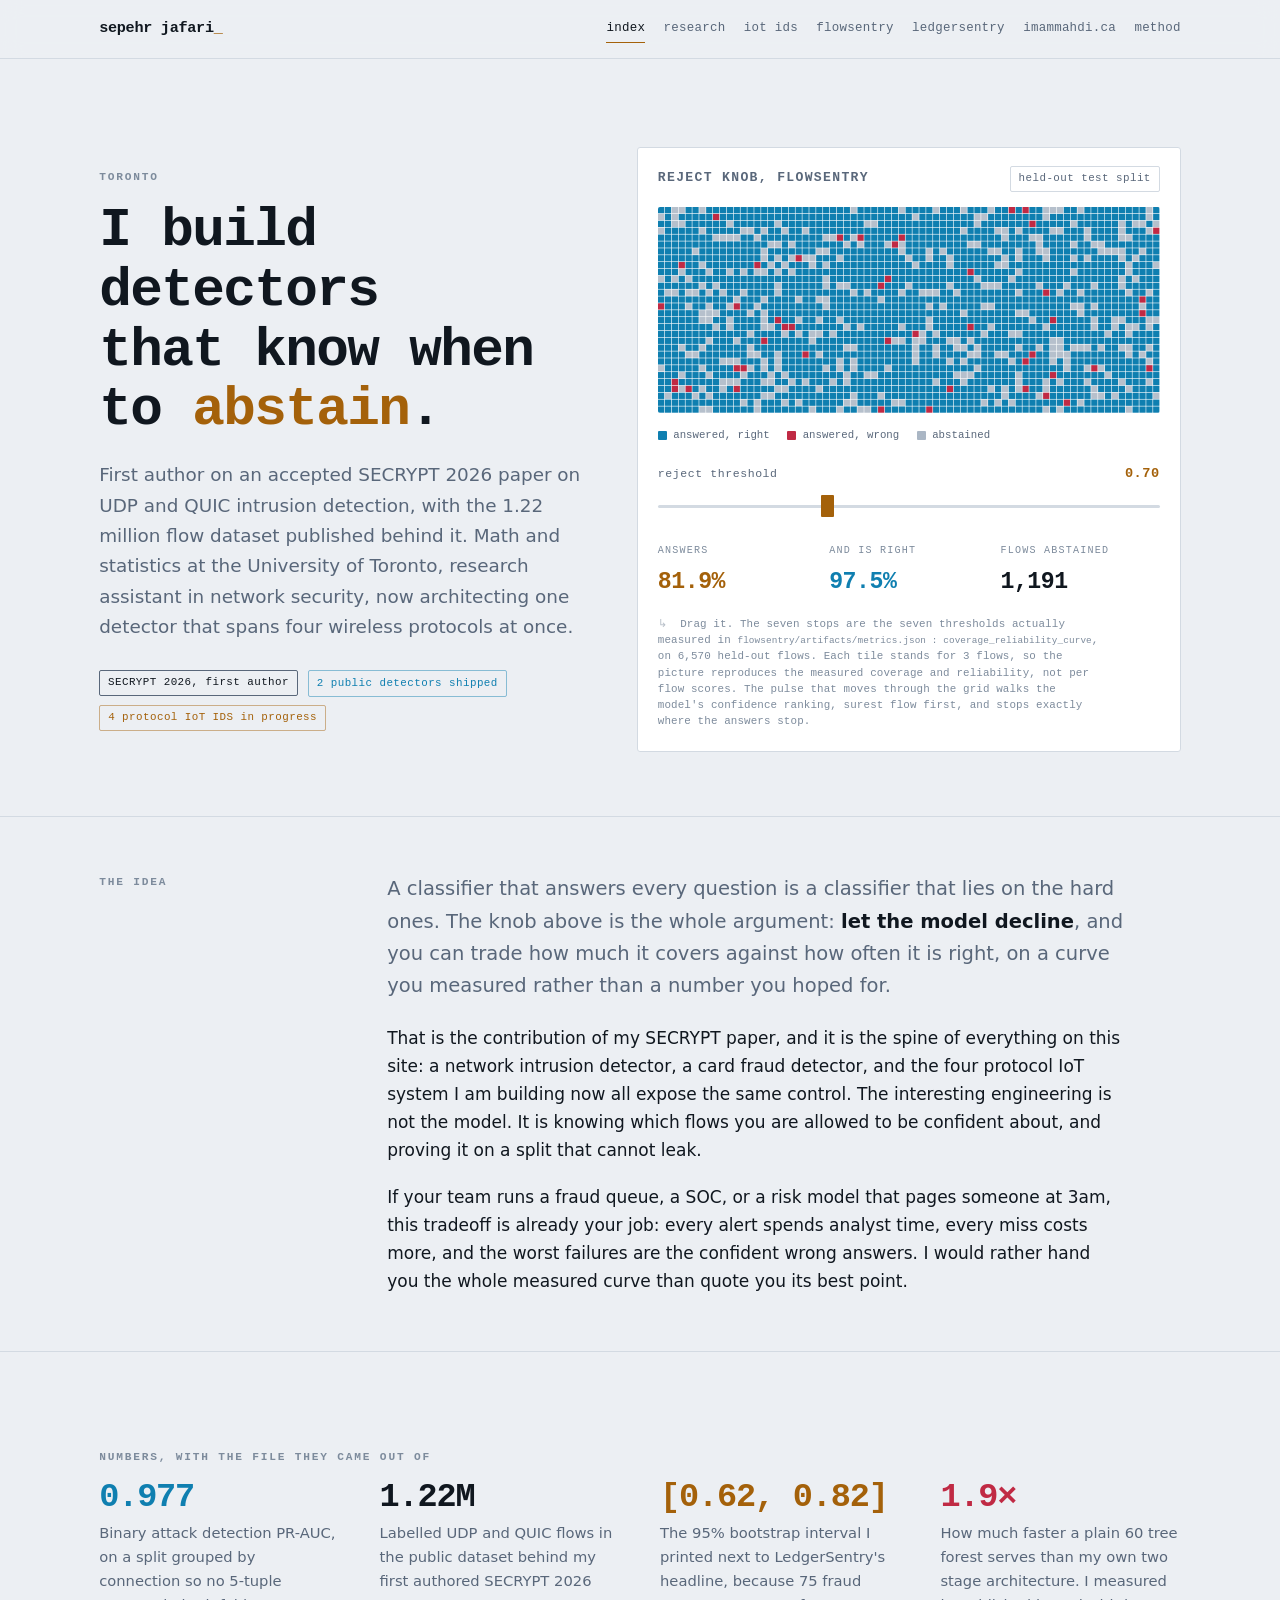
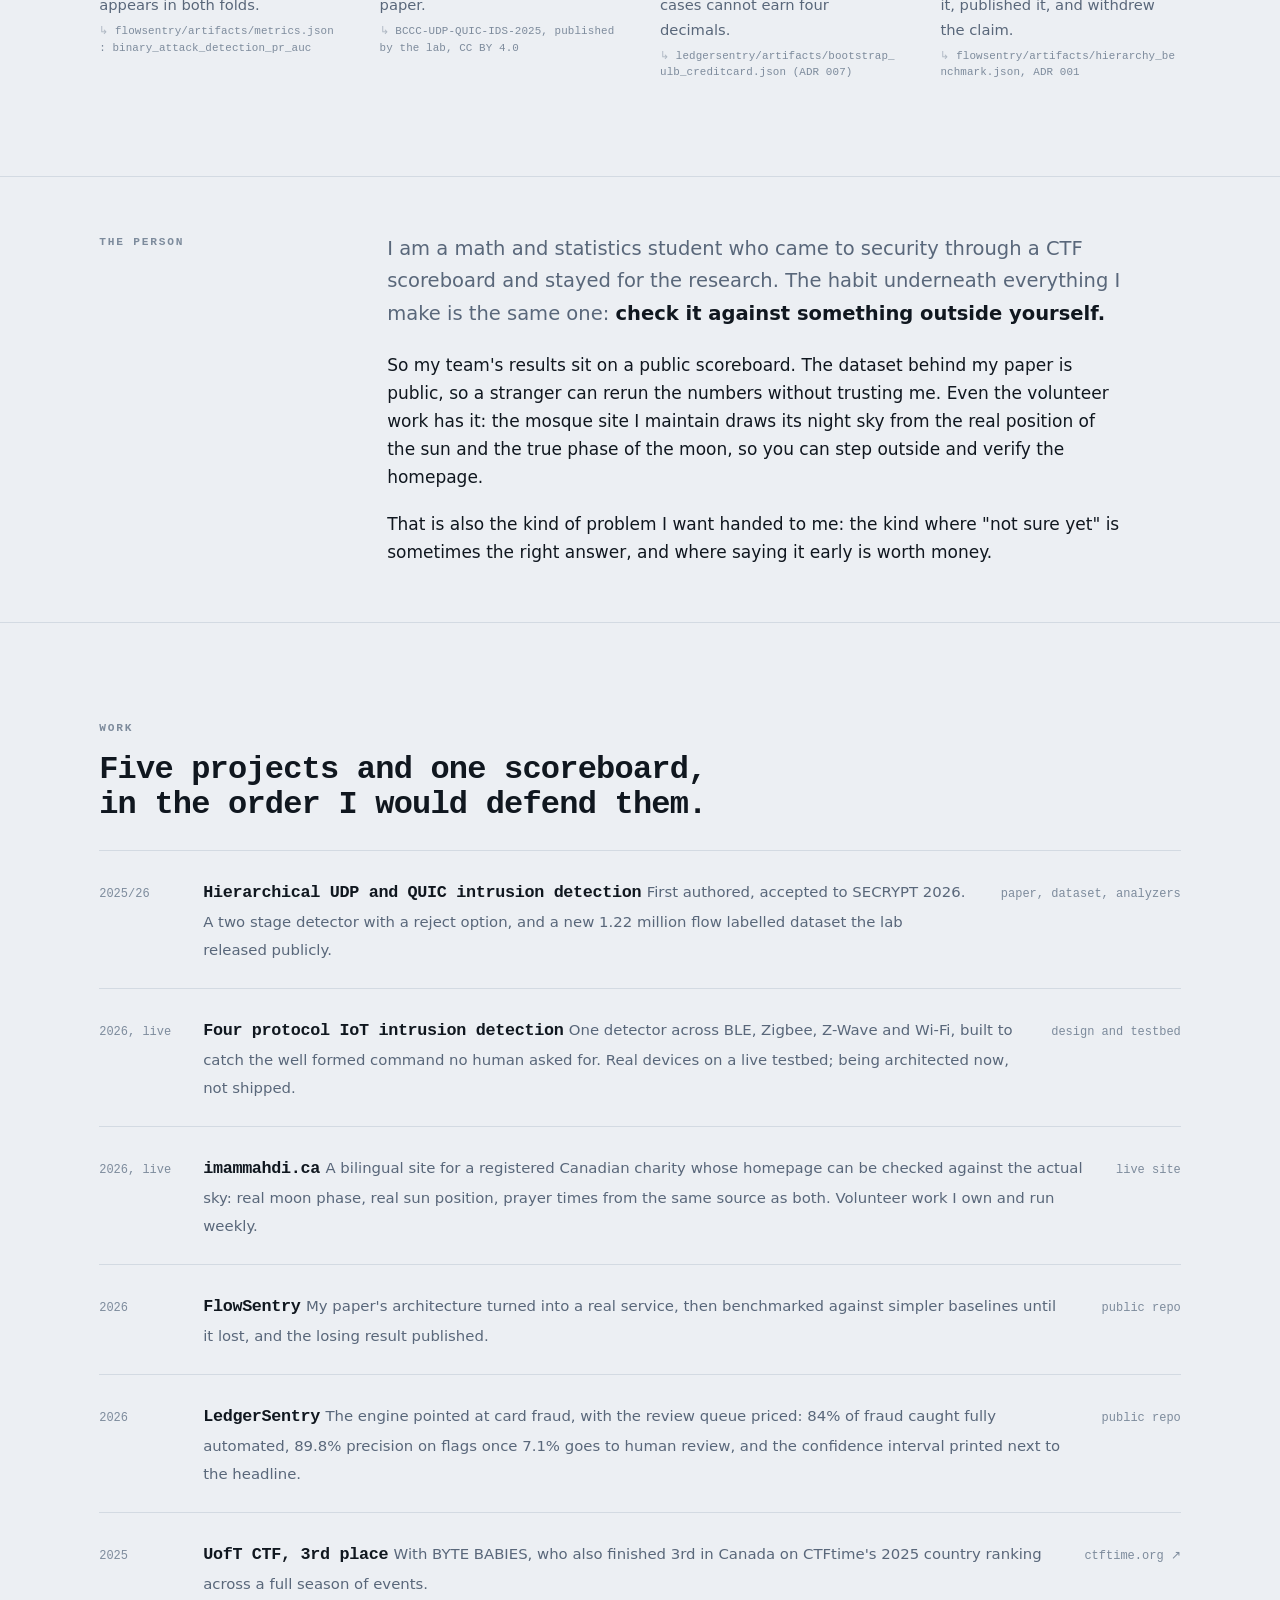
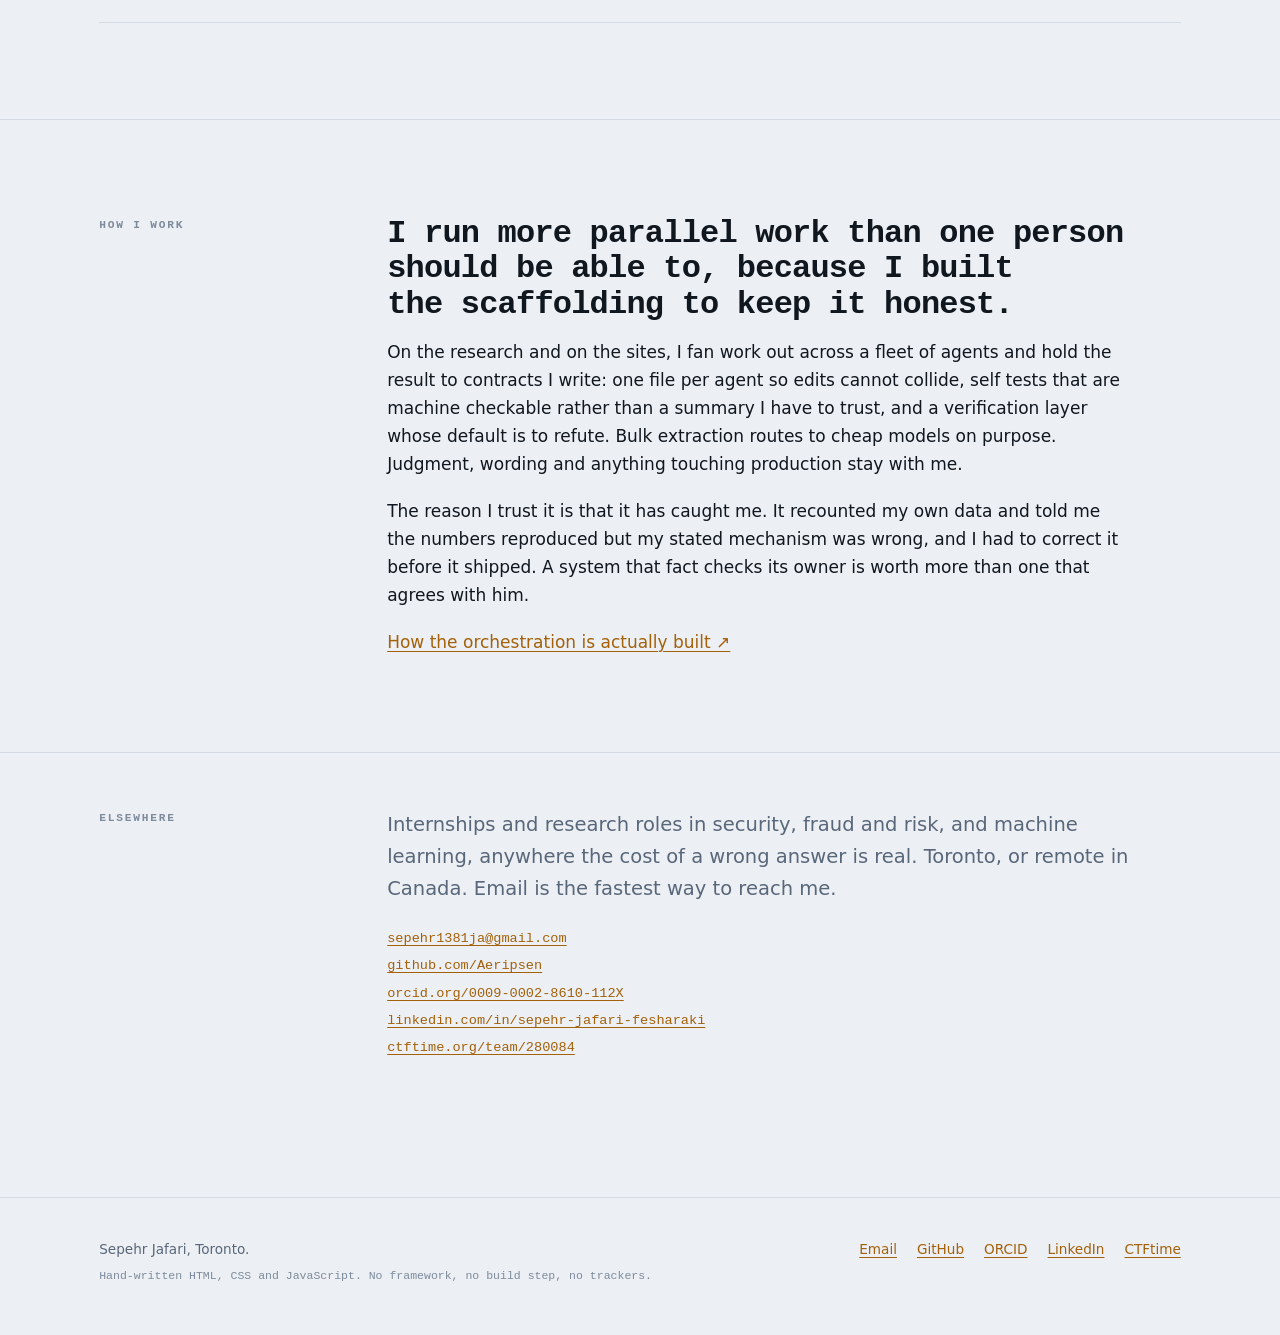
==== commit 9236ceba: "Lead every page with the thing only I can say LedgerSentry led with "the same engine as FlowSentry" " ====
--- a/index.html
+++ b/index.html
@@ -23,10 +23,10 @@
       <span class="eyebrow" data-reveal="1">Toronto</span>
       <h1 data-reveal="2">I build detectors that know when to <em>abstain</em>.</h1>
       <p class="hero-sub" data-reveal="3">
-        Math and statistics at the University of Toronto, and a research assistant in network
-        security. First author on an accepted SECRYPT 2026 paper on UDP and QUIC intrusion
-        detection, with the 1.22 million flow dataset published behind it. Right now I am
-        architecting a detector that spans four wireless protocols at once.
+        First author on an accepted SECRYPT 2026 paper on UDP and QUIC intrusion detection, with
+        the 1.22 million flow dataset published behind it. Math and statistics at the University of
+        Toronto, research assistant in network security, now architecting one detector that spans
+        four wireless protocols at once.
       </p>
       <div class="hero-meta" data-reveal="4">
         <span class="tag tag-paper">SECRYPT 2026, first author</span>
@@ -180,7 +180,8 @@
 <section>
   <div class="wrap">
     <span class="eyebrow">Work</span>
-    <h2 style="margin-bottom:1.75rem">Five things, in the order I would defend them.</h2>
+    <h2 style="margin-bottom:1.75rem">Five projects and one scoreboard, in the order I would
+    defend them.</h2>
 
     <div class="work">
       <a class="work-item" href="research.html">
@@ -197,9 +198,9 @@
         <span class="work-year">2026, live</span>
         <span>
           <span class="work-title">Four protocol IoT intrusion detection</span>
-          <span class="work-desc">BLE, Zigbee, Z-Wave and Wi-Fi on one live testbed of real devices,
-          labelled at the decoded application layer instead of the wire. Being architected now, not
-          shipped.</span>
+          <span class="work-desc">One detector across BLE, Zigbee, Z-Wave and Wi-Fi, built to catch
+          the well formed command no human asked for. Real devices on a live testbed; being
+          architected now, not shipped.</span>
         </span>
         <span class="work-go">design and testbed</span>
       </a>
@@ -208,9 +209,9 @@
         <span class="work-year">2026, live</span>
         <span>
           <span class="work-title">imammahdi.ca</span>
-          <span class="work-desc">A 13 page bilingual site for a registered Canadian charity, with a
-          generative night sky that draws the real moon phase, astronomically grounded prayer times,
-          and a Python content system feeding it. Volunteer work I own and run weekly.</span>
+          <span class="work-desc">A bilingual site for a registered Canadian charity whose homepage
+          can be checked against the actual sky: real moon phase, real sun position, prayer times
+          from the same source as both. Volunteer work I own and run weekly.</span>
         </span>
         <span class="work-go">live site</span>
       </a>
@@ -229,9 +230,9 @@
         <span class="work-year">2026</span>
         <span>
           <span class="work-title">LedgerSentry</span>
-          <span class="work-desc">The same engine pointed at card fraud. The differentiator is not
-          the model, it is the temporal split, the interval, and a calibrator chosen on a rule fixed
-          before anything was fitted.</span>
+          <span class="work-desc">The engine pointed at card fraud, with the review queue priced:
+          84% of fraud caught fully automated, 89.8% precision on flags once 7.1% goes to human
+          review, and the confidence interval printed next to the headline.</span>
         </span>
         <span class="work-go">public repo</span>
       </a>
@@ -281,8 +282,9 @@
     <div class="col-head"><span class="eyebrow">Elsewhere</span></div>
     <div>
       <p class="lede" style="margin-bottom:1.25rem">
-        Open to internships and research roles in security, fraud and risk, and machine learning.
-        Toronto, or remote in Canada. Email is the fastest way to reach me.
+        Internships and research roles in security, fraud and risk, and machine learning, anywhere
+        the cost of a wrong answer is real. Toronto, or remote in Canada. Email is the fastest way
+        to reach me.
       </p>
       <p class="mono" style="font-size:0.85rem;line-height:2">
         <a href="mailto:sepehr1381ja@gmail.com">sepehr1381ja@gmail.com</a><br>
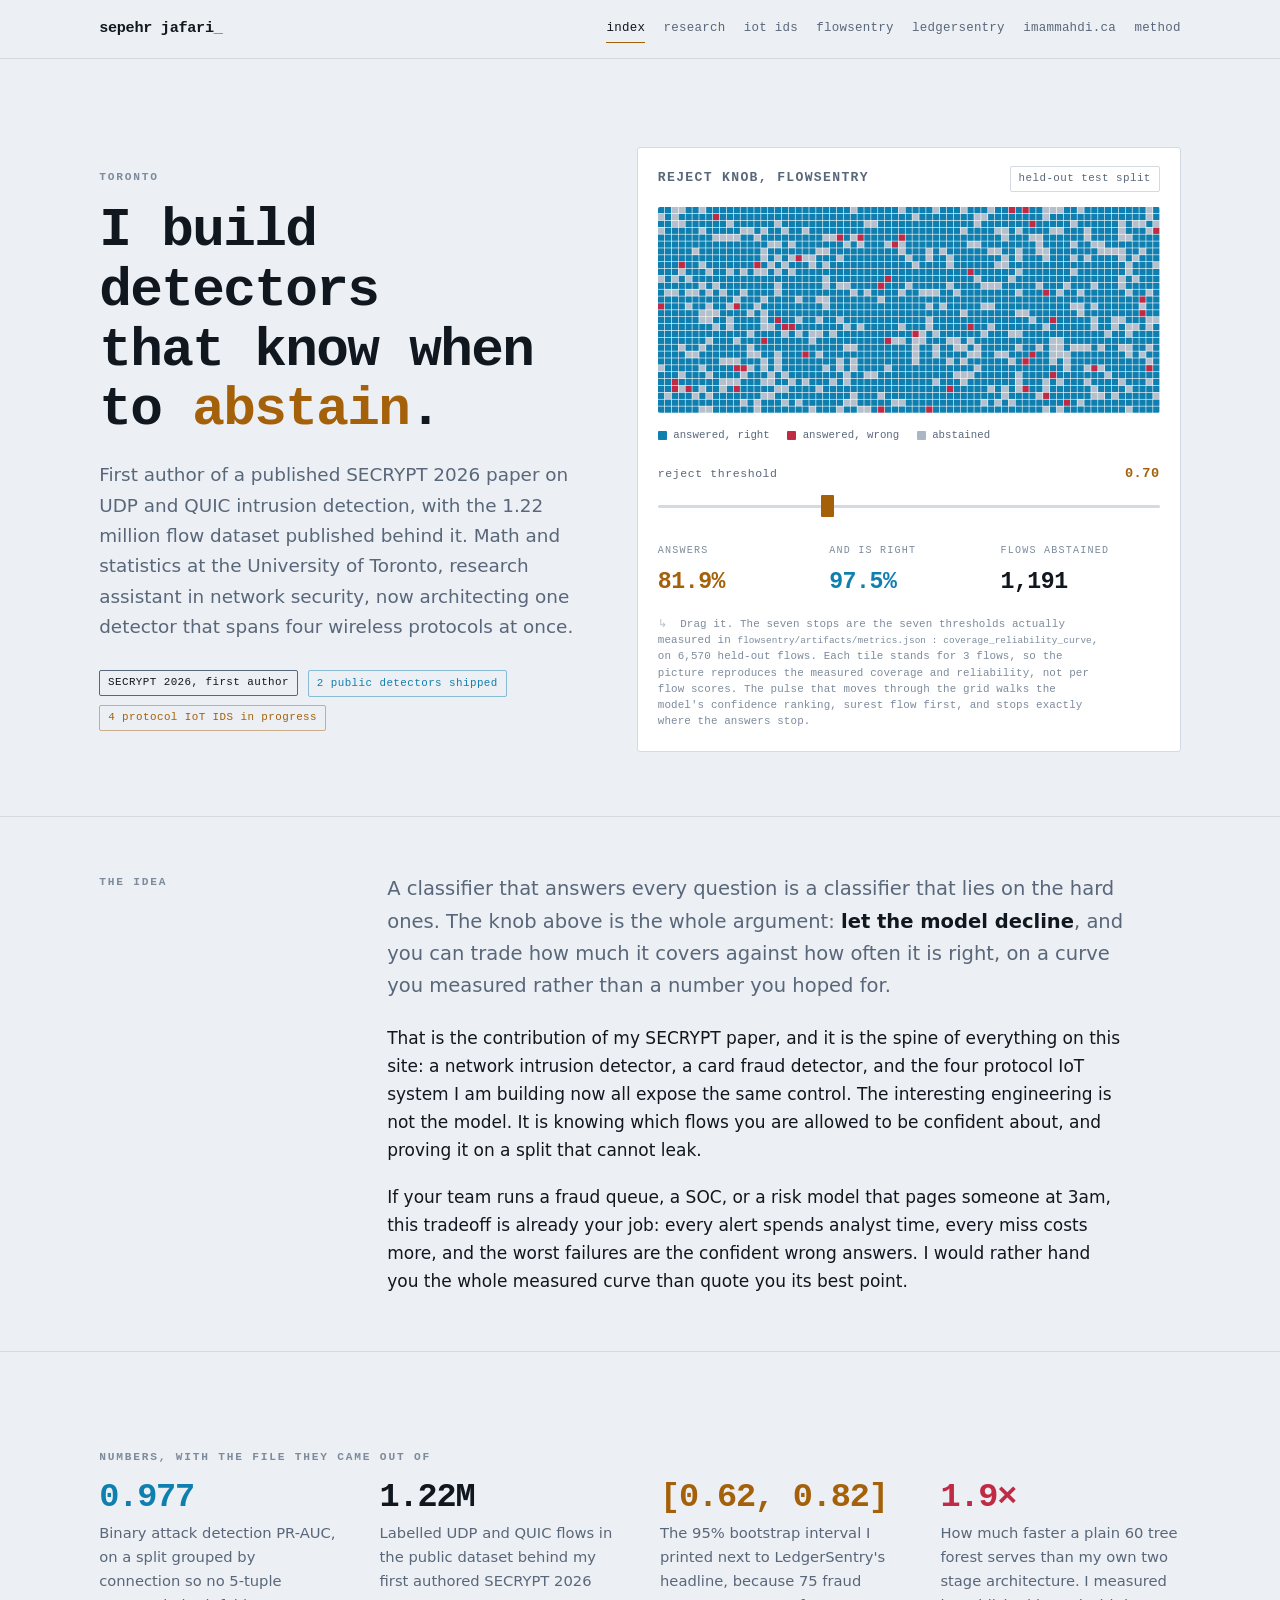
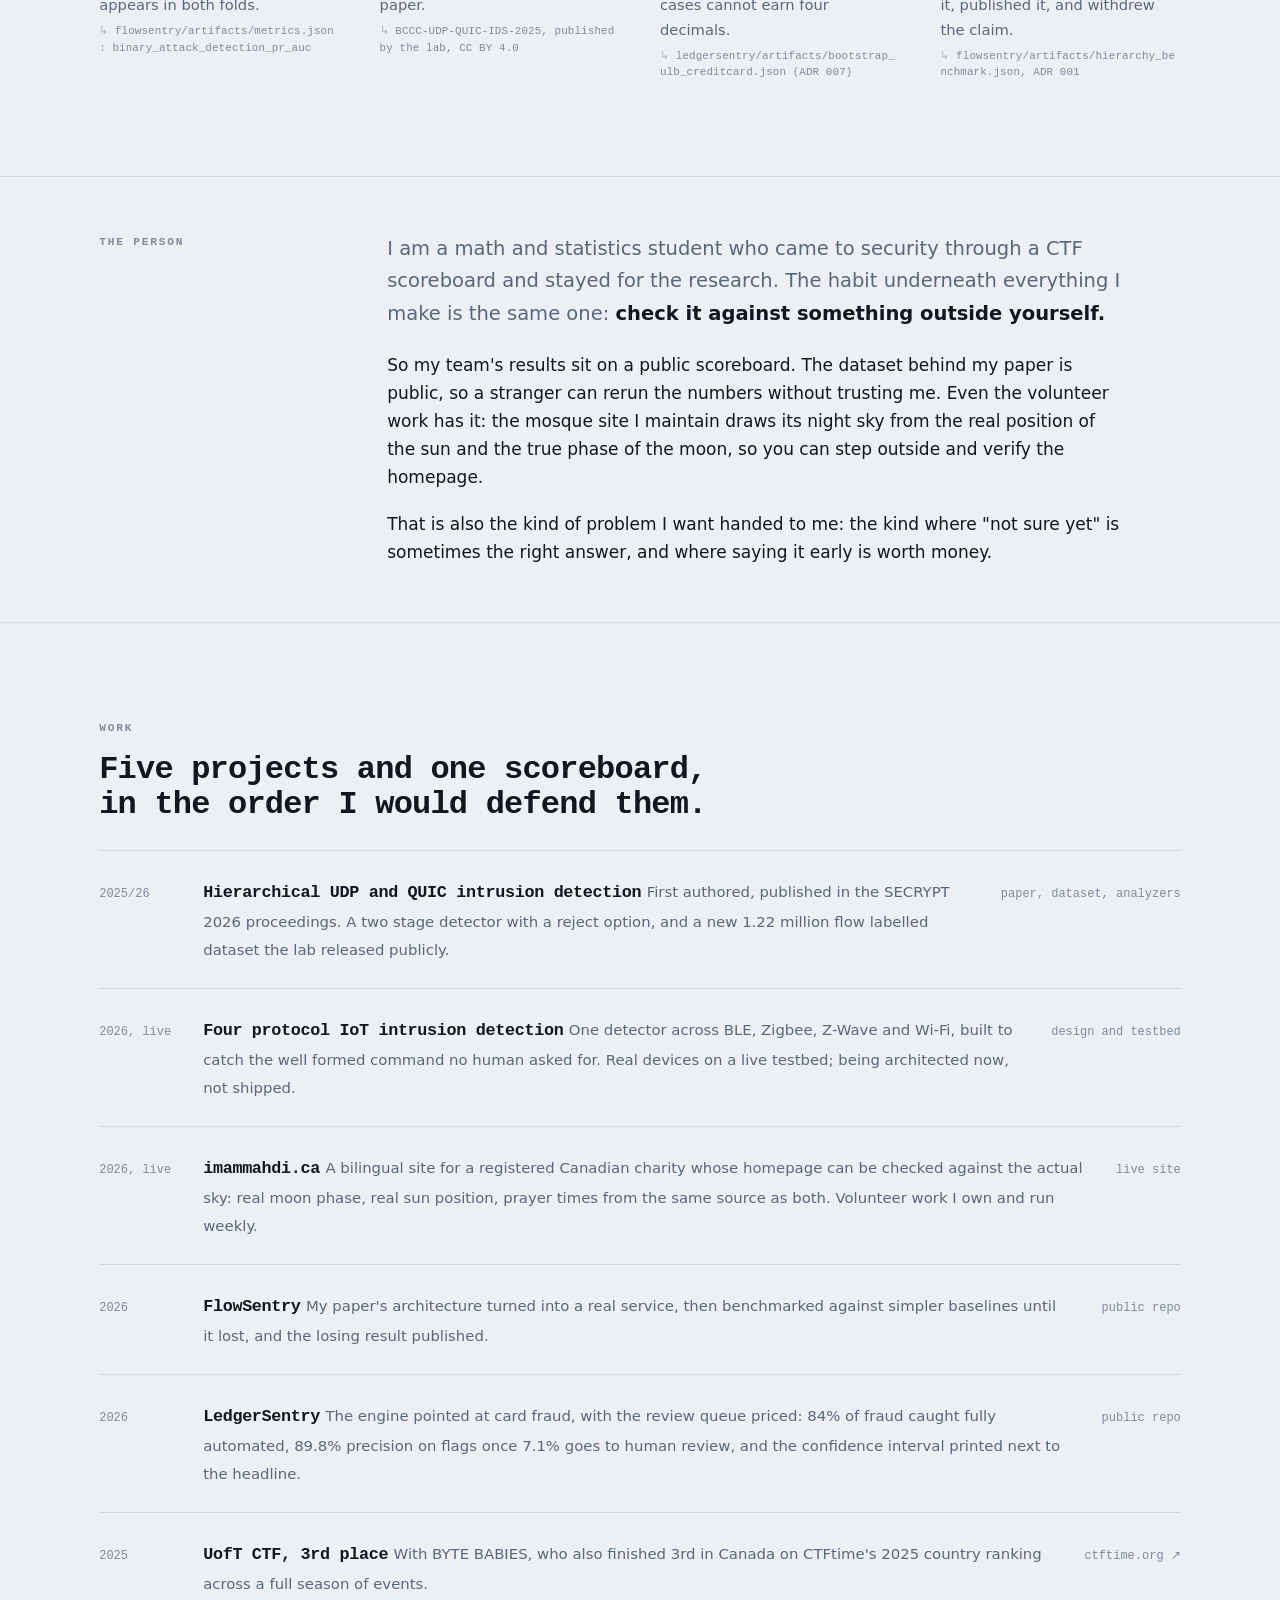
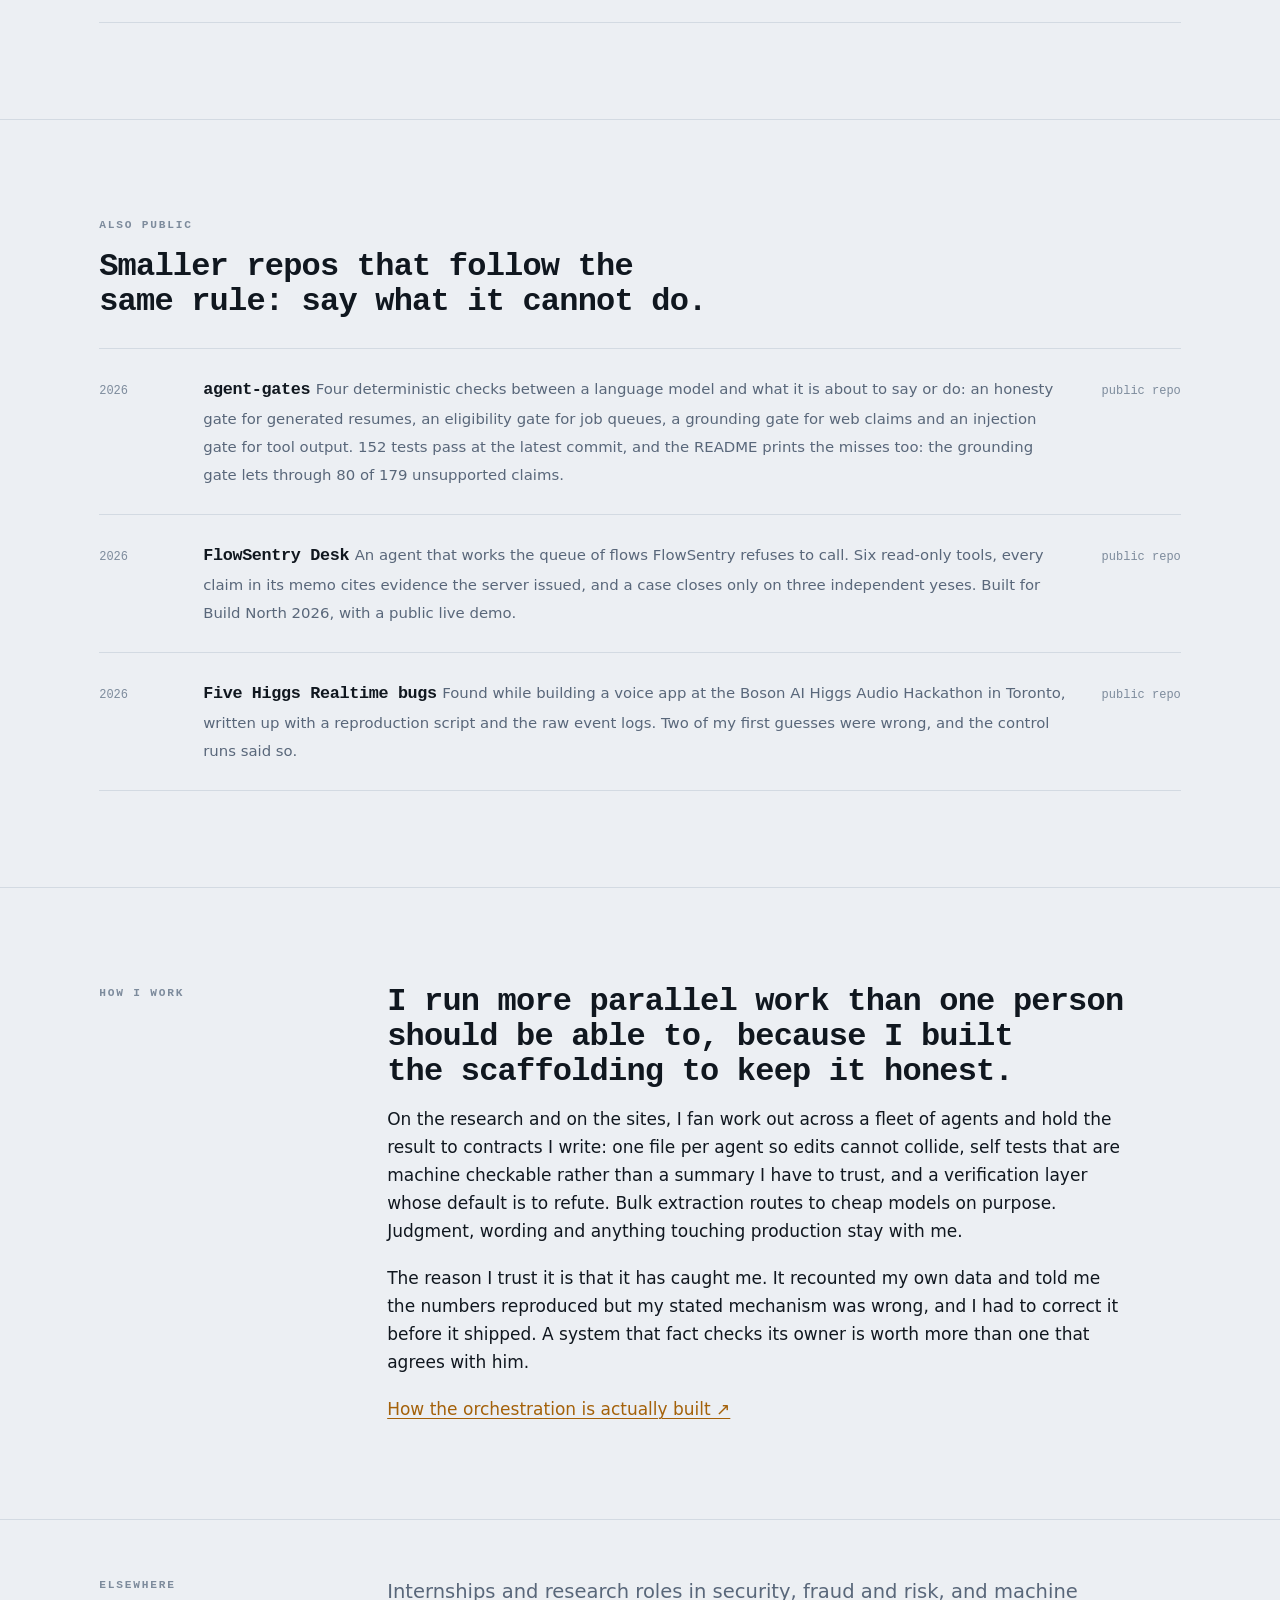
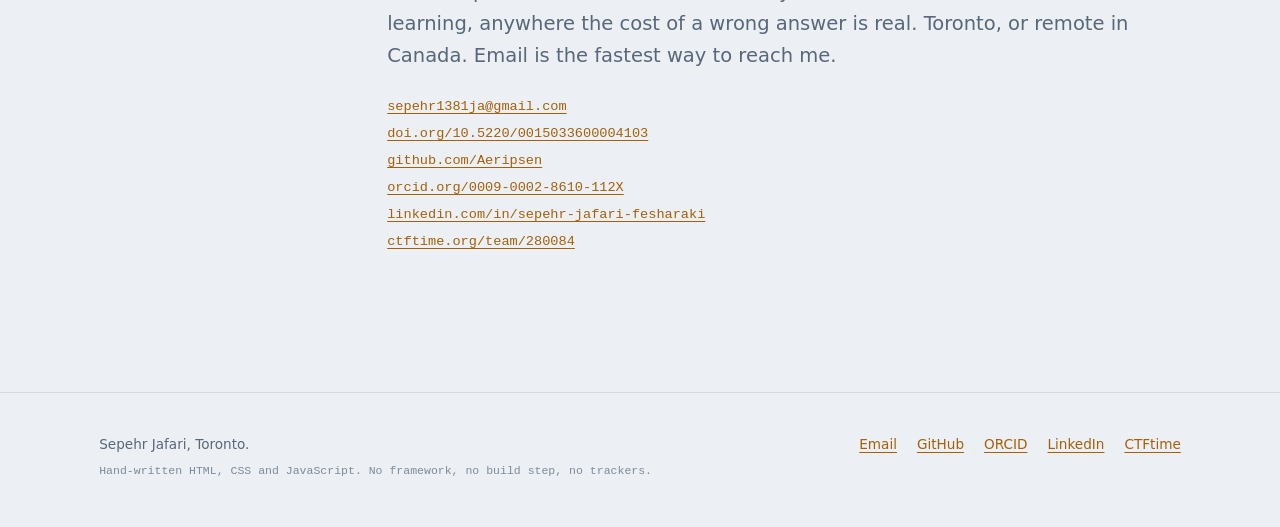
==== commit 31628c2c: "Say the paper is published and link it; add the unseen-attack result and three more public repos" ====
--- a/index.html
+++ b/index.html
@@ -4,7 +4,7 @@
 <meta charset="utf-8">
 <meta name="viewport" content="width=device-width, initial-scale=1">
 <title>Sepehr Jafari, network security and machine learning</title>
-<meta name="description" content="First author on an accepted SECRYPT 2026 paper on UDP and QUIC intrusion detection. I build detectors that measure their own confidence, and I publish the measurements that go against me.">
+<meta name="description" content="First author of a published SECRYPT 2026 paper on UDP and QUIC intrusion detection. I build detectors that measure their own confidence, and I publish the measurements that go against me.">
 <link rel="icon" href="data:image/svg+xml,%3Csvg xmlns='http://www.w3.org/2000/svg' viewBox='0 0 16 16'%3E%3Crect width='16' height='16' fill='%23080d14'/%3E%3Crect x='2' y='3' width='4' height='4' fill='%2363d3ff'/%3E%3Crect x='7' y='3' width='4' height='4' fill='%2363d3ff'/%3E%3Crect x='12' y='3' width='2' height='4' fill='%23ff6b81'/%3E%3Crect x='2' y='9' width='4' height='4' fill='%2363d3ff'/%3E%3Crect x='7' y='9' width='7' height='4' fill='%23f0a848'/%3E%3C/svg%3E">
 <meta property="og:title" content="Sepehr Jafari, network security and machine learning">
 <meta property="og:description" content="I build detectors that measure their own confidence, and I publish the measurements that go against me.">
@@ -23,7 +23,7 @@
       <span class="eyebrow" data-reveal="1">Toronto</span>
       <h1 data-reveal="2">I build detectors that know when to <em>abstain</em>.</h1>
       <p class="hero-sub" data-reveal="3">
-        First author on an accepted SECRYPT 2026 paper on UDP and QUIC intrusion detection, with
+        First author of a published SECRYPT 2026 paper on UDP and QUIC intrusion detection, with
         the 1.22 million flow dataset published behind it. Math and statistics at the University of
         Toronto, research assistant in network security, now architecting one detector that spans
         four wireless protocols at once.
@@ -188,7 +188,7 @@
         <span class="work-year">2025/26</span>
         <span>
           <span class="work-title">Hierarchical UDP and QUIC intrusion detection</span>
-          <span class="work-desc">First authored, accepted to SECRYPT 2026. A two stage detector with
+          <span class="work-desc">First authored, published in the SECRYPT 2026 proceedings. A two stage detector with
           a reject option, and a new 1.22 million flow labelled dataset the lab released publicly.</span>
         </span>
         <span class="work-go">paper, dataset, analyzers</span>
@@ -248,6 +248,46 @@
       </a>
     </div>
   </div>
+</section>
+
+<section>
+<div class="wrap">
+<span class="eyebrow">Also public</span>
+<h2 style="margin-bottom:1.75rem">Smaller repos that follow the same rule: say what it cannot do.</h2>
+<div class="work">
+<a class="work-item" href="https://github.com/Aeripsen/agent-gates" rel="noopener">
+<span class="work-year">2026</span>
+<span>
+<span class="work-title">agent-gates</span>
+<span class="work-desc">Four deterministic checks between a language model and what it is about to say or do:
+an honesty gate for generated resumes, an eligibility gate for job queues, a grounding gate for
+web claims and an injection gate for tool output. 152 tests pass at the latest commit, and the
+README prints the misses too: the grounding gate lets through 80 of 179 unsupported claims.</span>
+</span>
+<span class="work-go">public repo</span>
+</a>
+<a class="work-item" href="https://github.com/Aeripsen/flowsentry-desk" rel="noopener">
+<span class="work-year">2026</span>
+<span>
+<span class="work-title">FlowSentry Desk</span>
+<span class="work-desc">An agent that works the queue of flows FlowSentry refuses to call. Six read-only
+tools, every claim in its memo cites evidence the server issued, and a case closes only on three
+independent yeses. Built for Build North 2026, with a public live demo.</span>
+</span>
+<span class="work-go">public repo</span>
+</a>
+<a class="work-item" href="https://github.com/Aeripsen/boson-bug-reports" rel="noopener">
+<span class="work-year">2026</span>
+<span>
+<span class="work-title">Five Higgs Realtime bugs</span>
+<span class="work-desc">Found while building a voice app at the Boson AI Higgs Audio Hackathon in Toronto,
+written up with a reproduction script and the raw event logs. Two of my first guesses were wrong,
+and the control runs said so.</span>
+</span>
+<span class="work-go">public repo</span>
+</a>
+</div>
+</div>
 </section>
 
 <!-- ============ method teaser ============ -->
@@ -288,6 +328,7 @@
       </p>
       <p class="mono" style="font-size:0.85rem;line-height:2">
         <a href="mailto:sepehr1381ja@gmail.com">sepehr1381ja@gmail.com</a><br>
+<a href="https://doi.org/10.5220/0015033600004103" rel="noopener">doi.org/10.5220/0015033600004103</a><br>
         <a href="https://github.com/Aeripsen" rel="me noopener">github.com/Aeripsen</a><br>
         <a href="https://orcid.org/0009-0002-8610-112X" rel="me noopener">orcid.org/0009-0002-8610-112X</a><br>
         <a href="https://www.linkedin.com/in/sepehr-jafari-fesharaki" rel="me noopener">linkedin.com/in/sepehr-jafari-fesharaki</a><br>
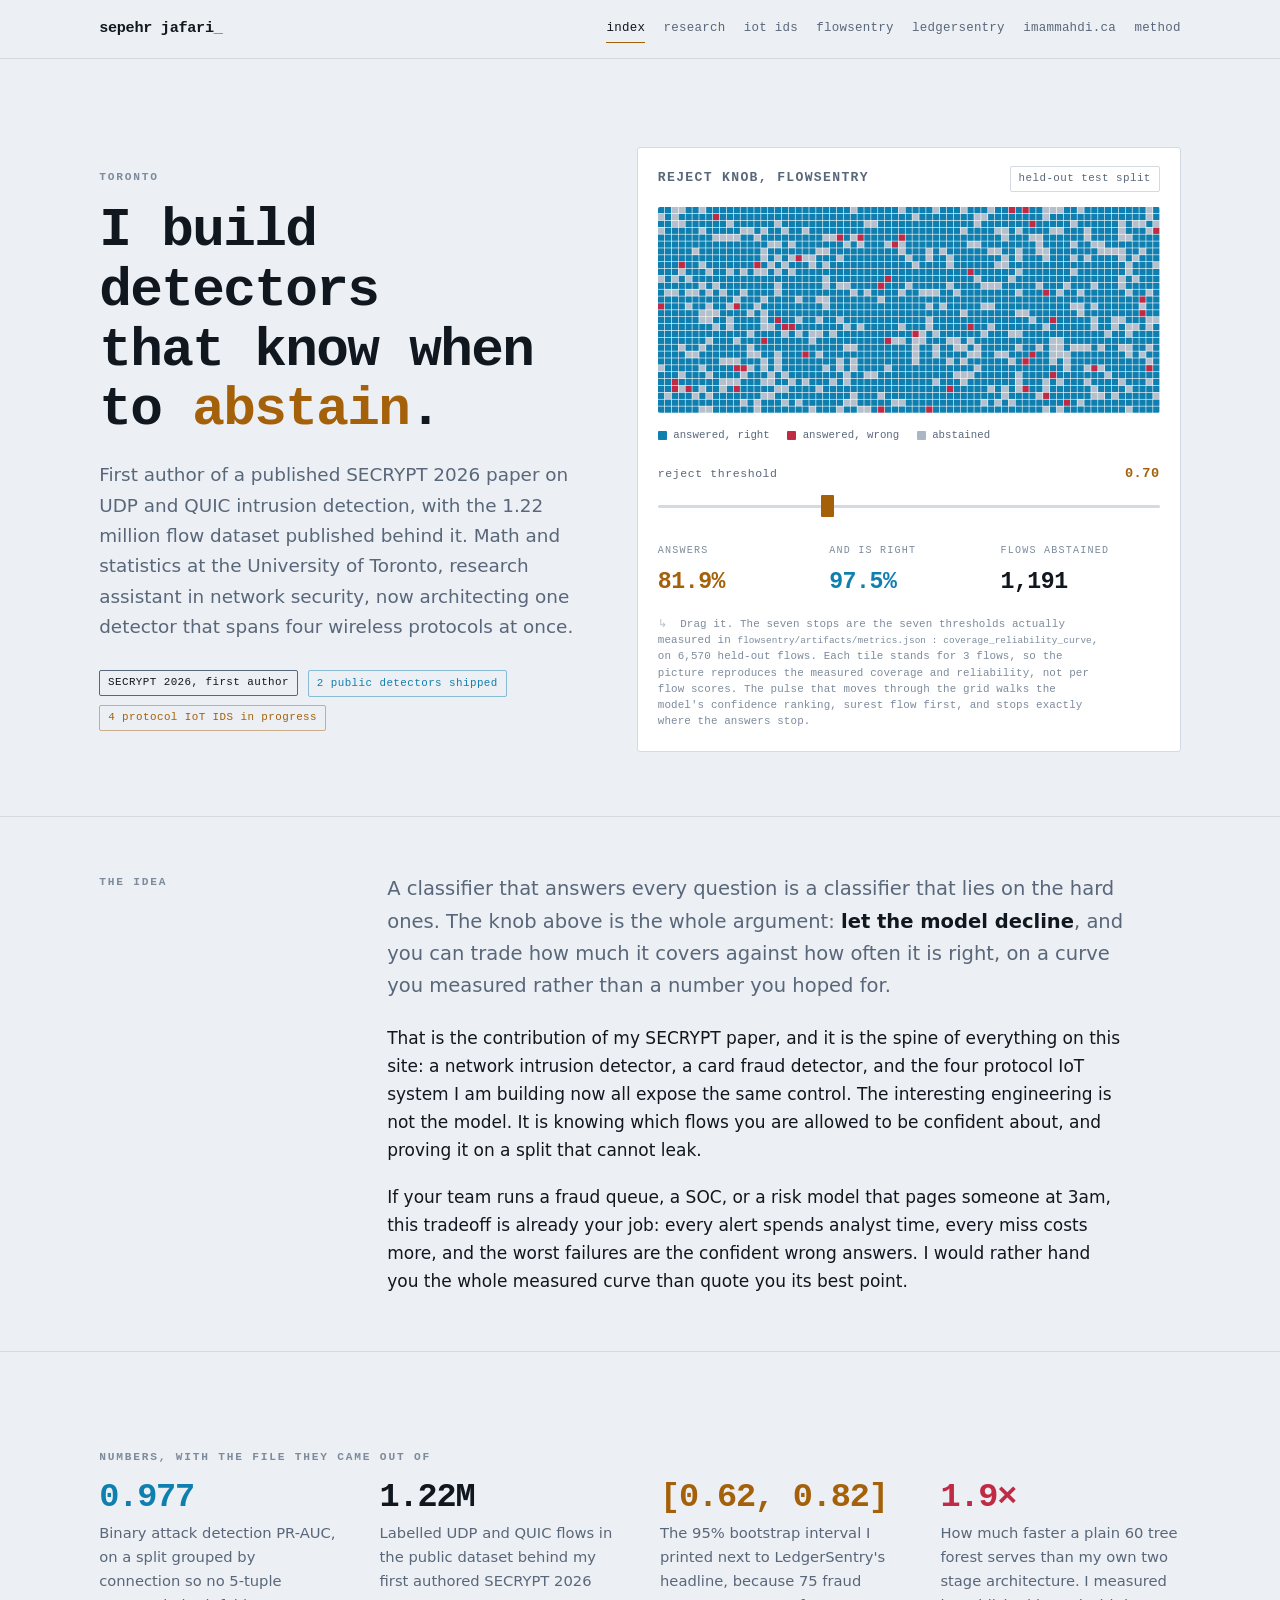
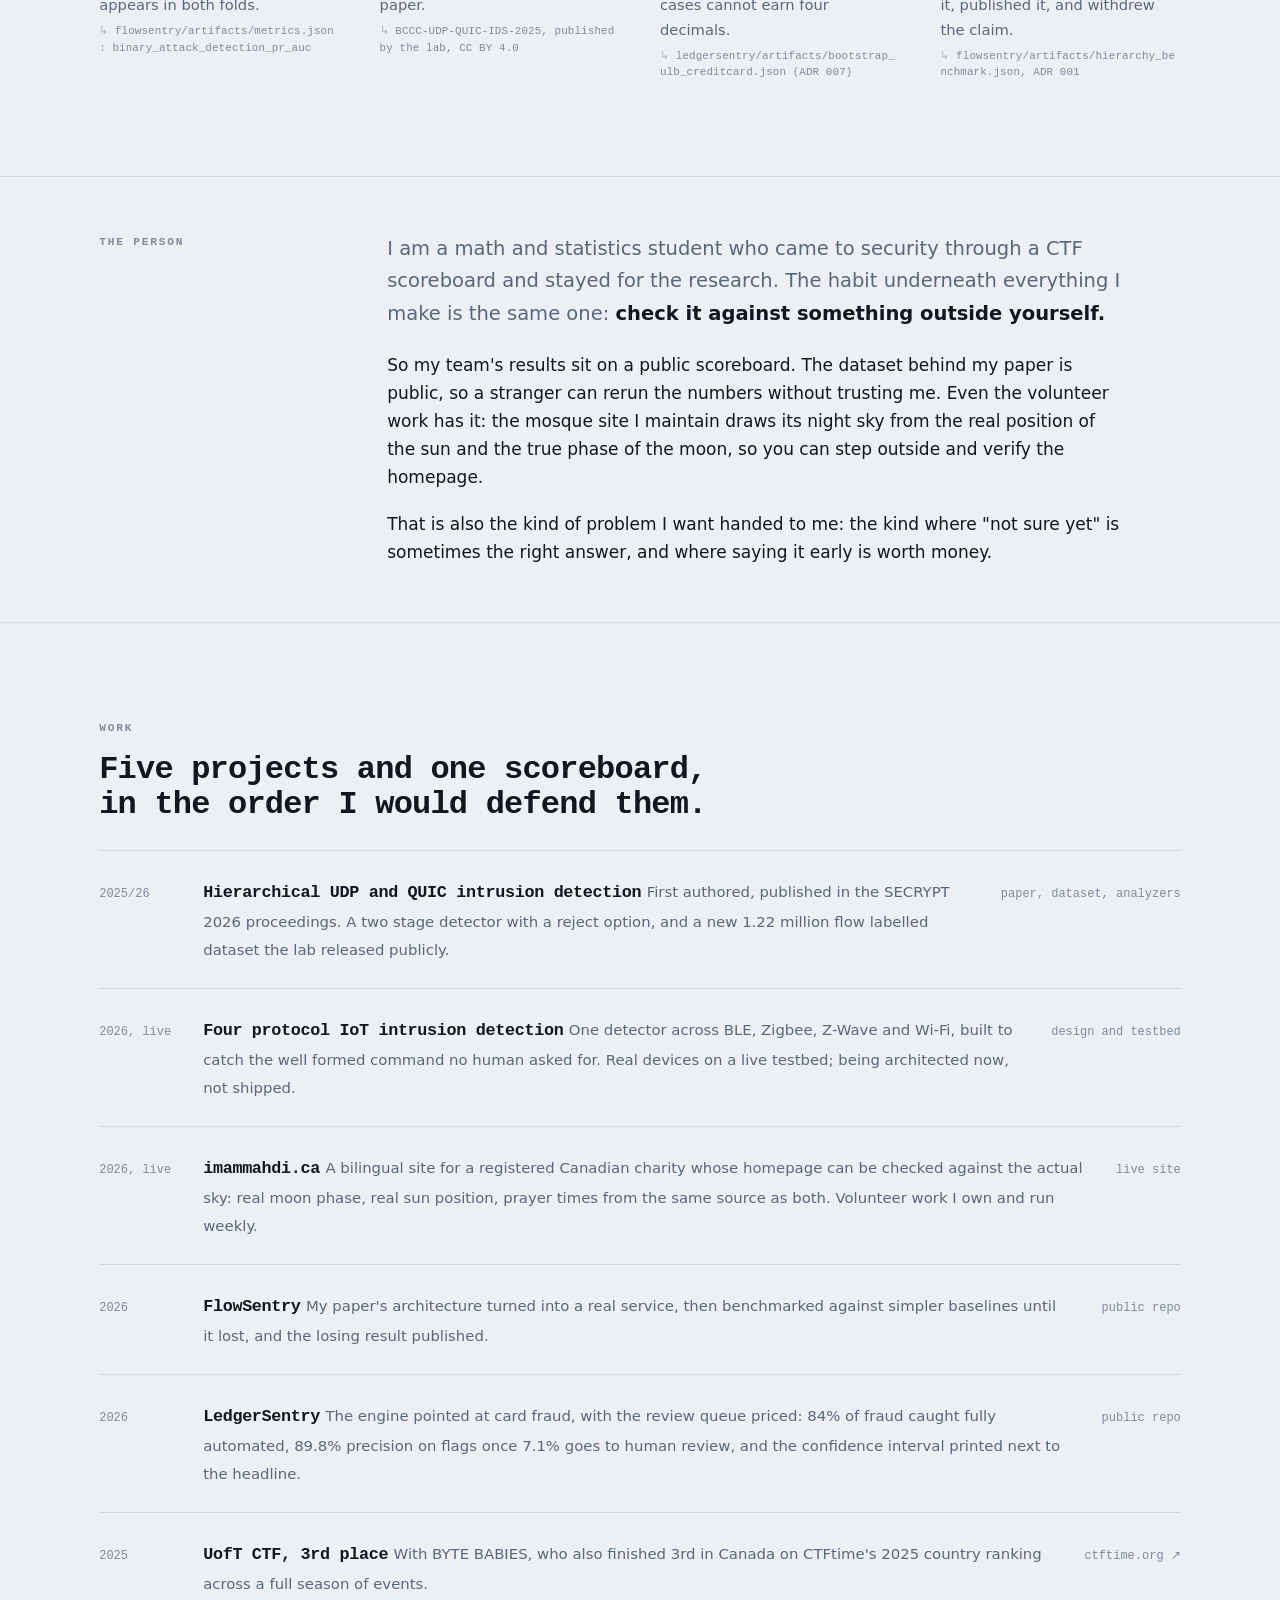
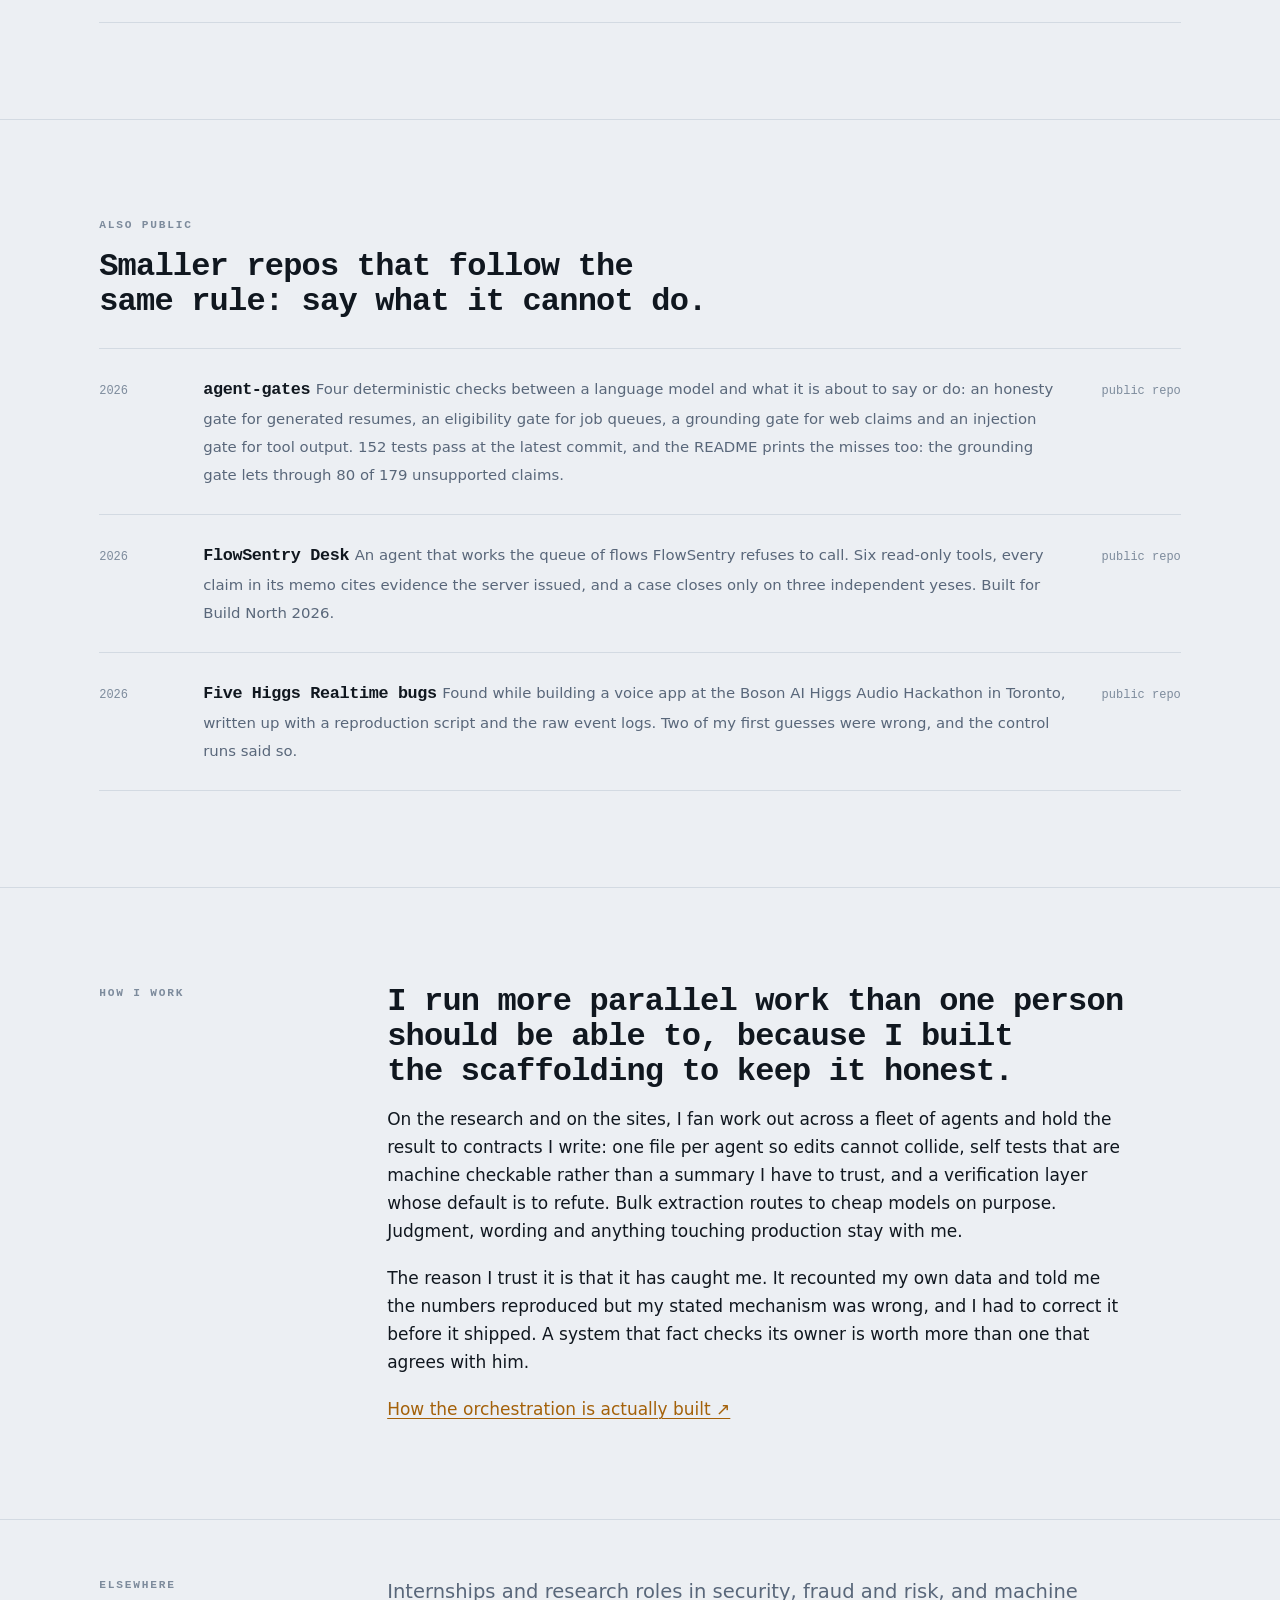
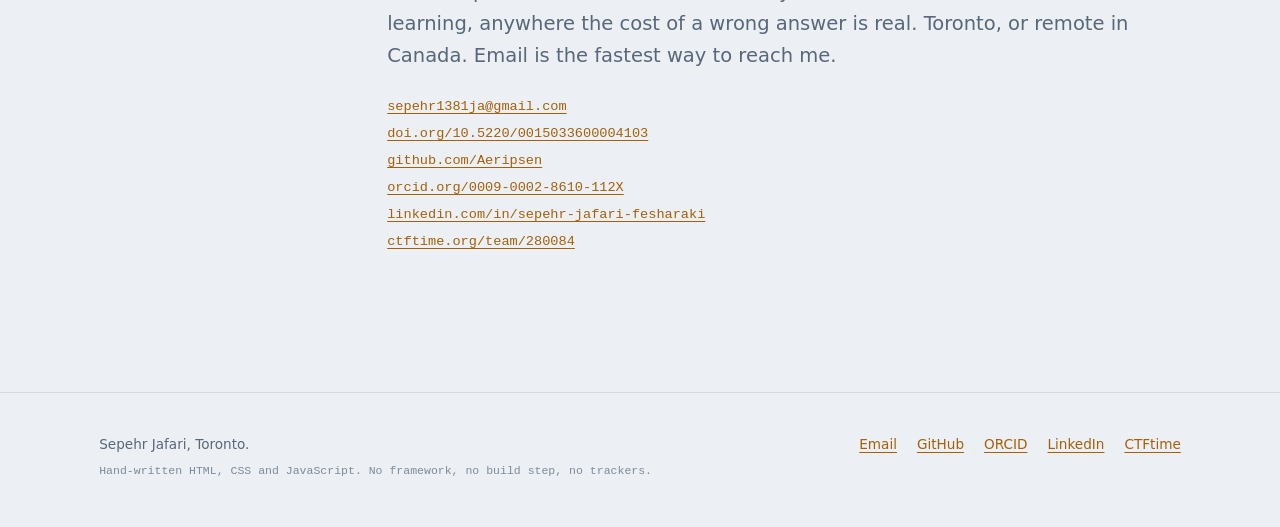
==== commit 82a62516: "Drop the live demo mention: the Hugging Face Space does not resolve" ====
--- a/index.html
+++ b/index.html
@@ -272,7 +272,7 @@
 <span class="work-title">FlowSentry Desk</span>
 <span class="work-desc">An agent that works the queue of flows FlowSentry refuses to call. Six read-only
 tools, every claim in its memo cites evidence the server issued, and a case closes only on three
-independent yeses. Built for Build North 2026, with a public live demo.</span>
+independent yeses. Built for Build North 2026.</span>
 </span>
 <span class="work-go">public repo</span>
 </a>
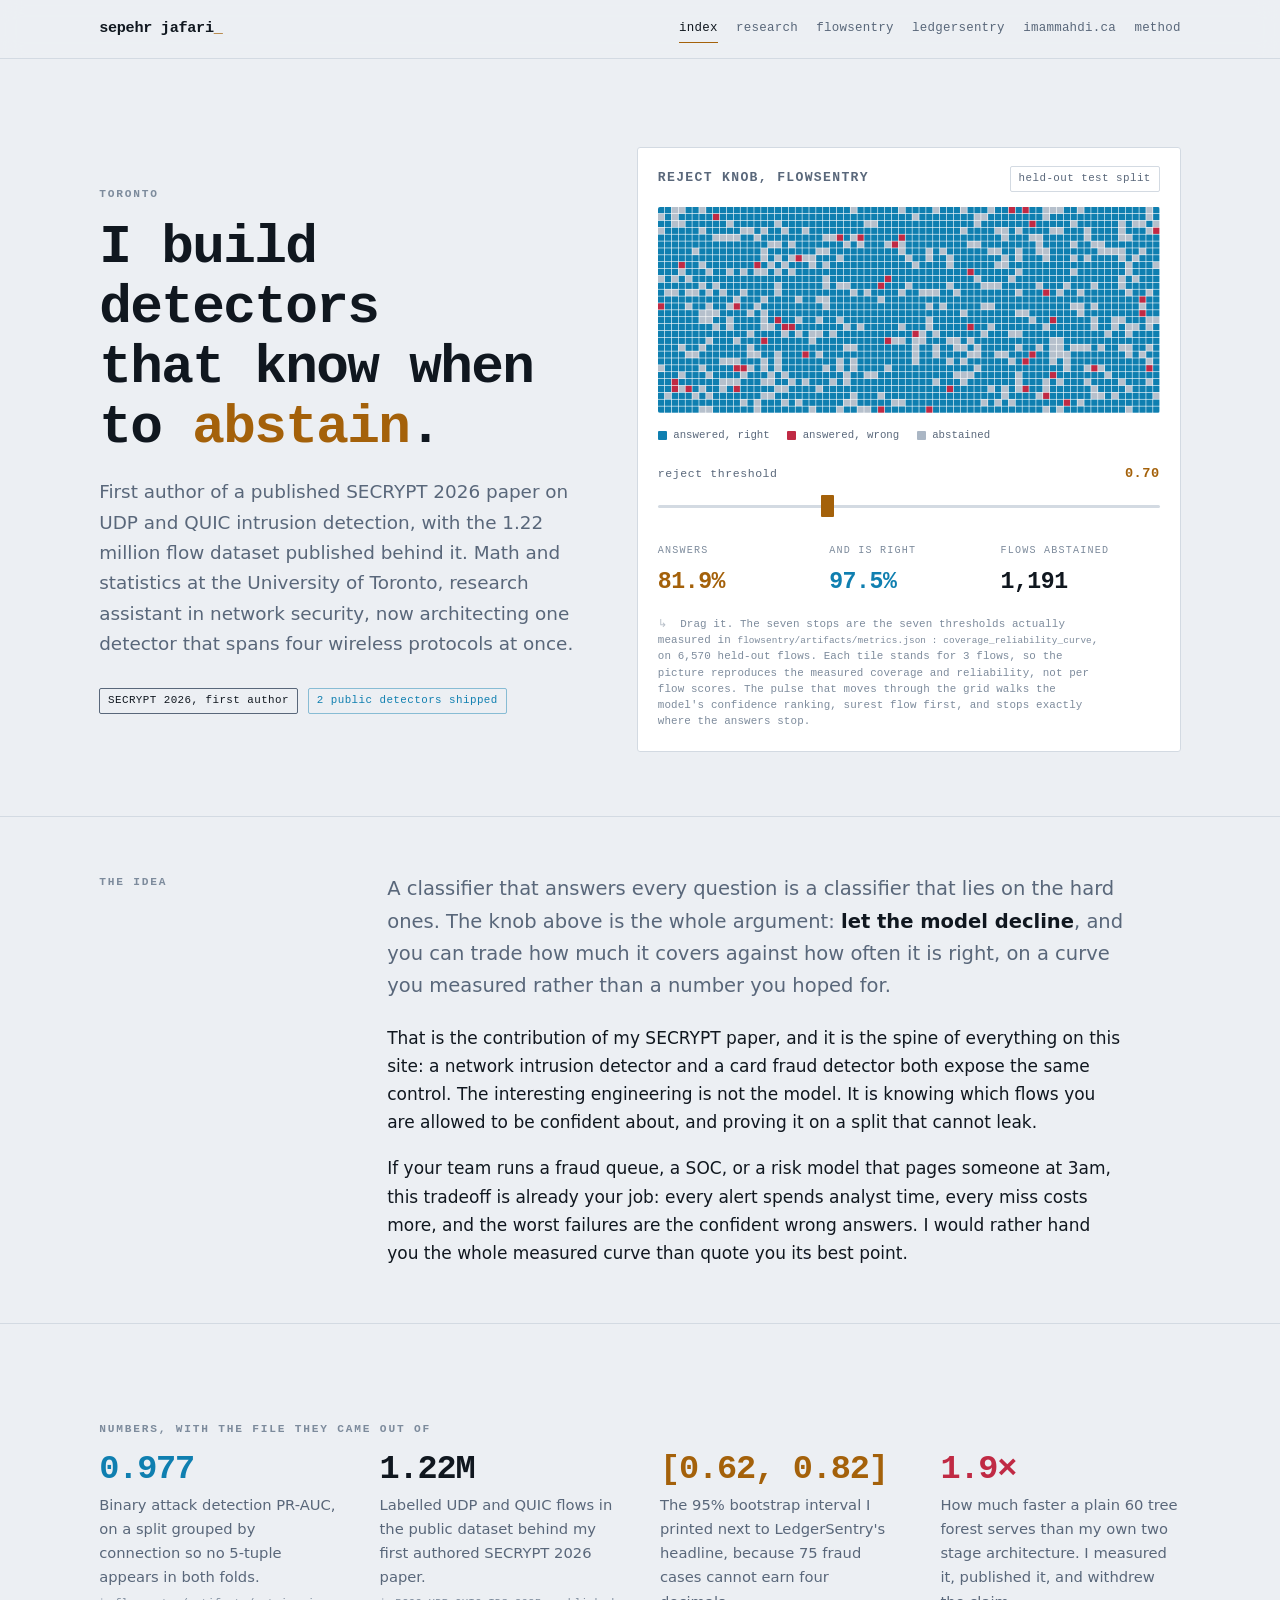
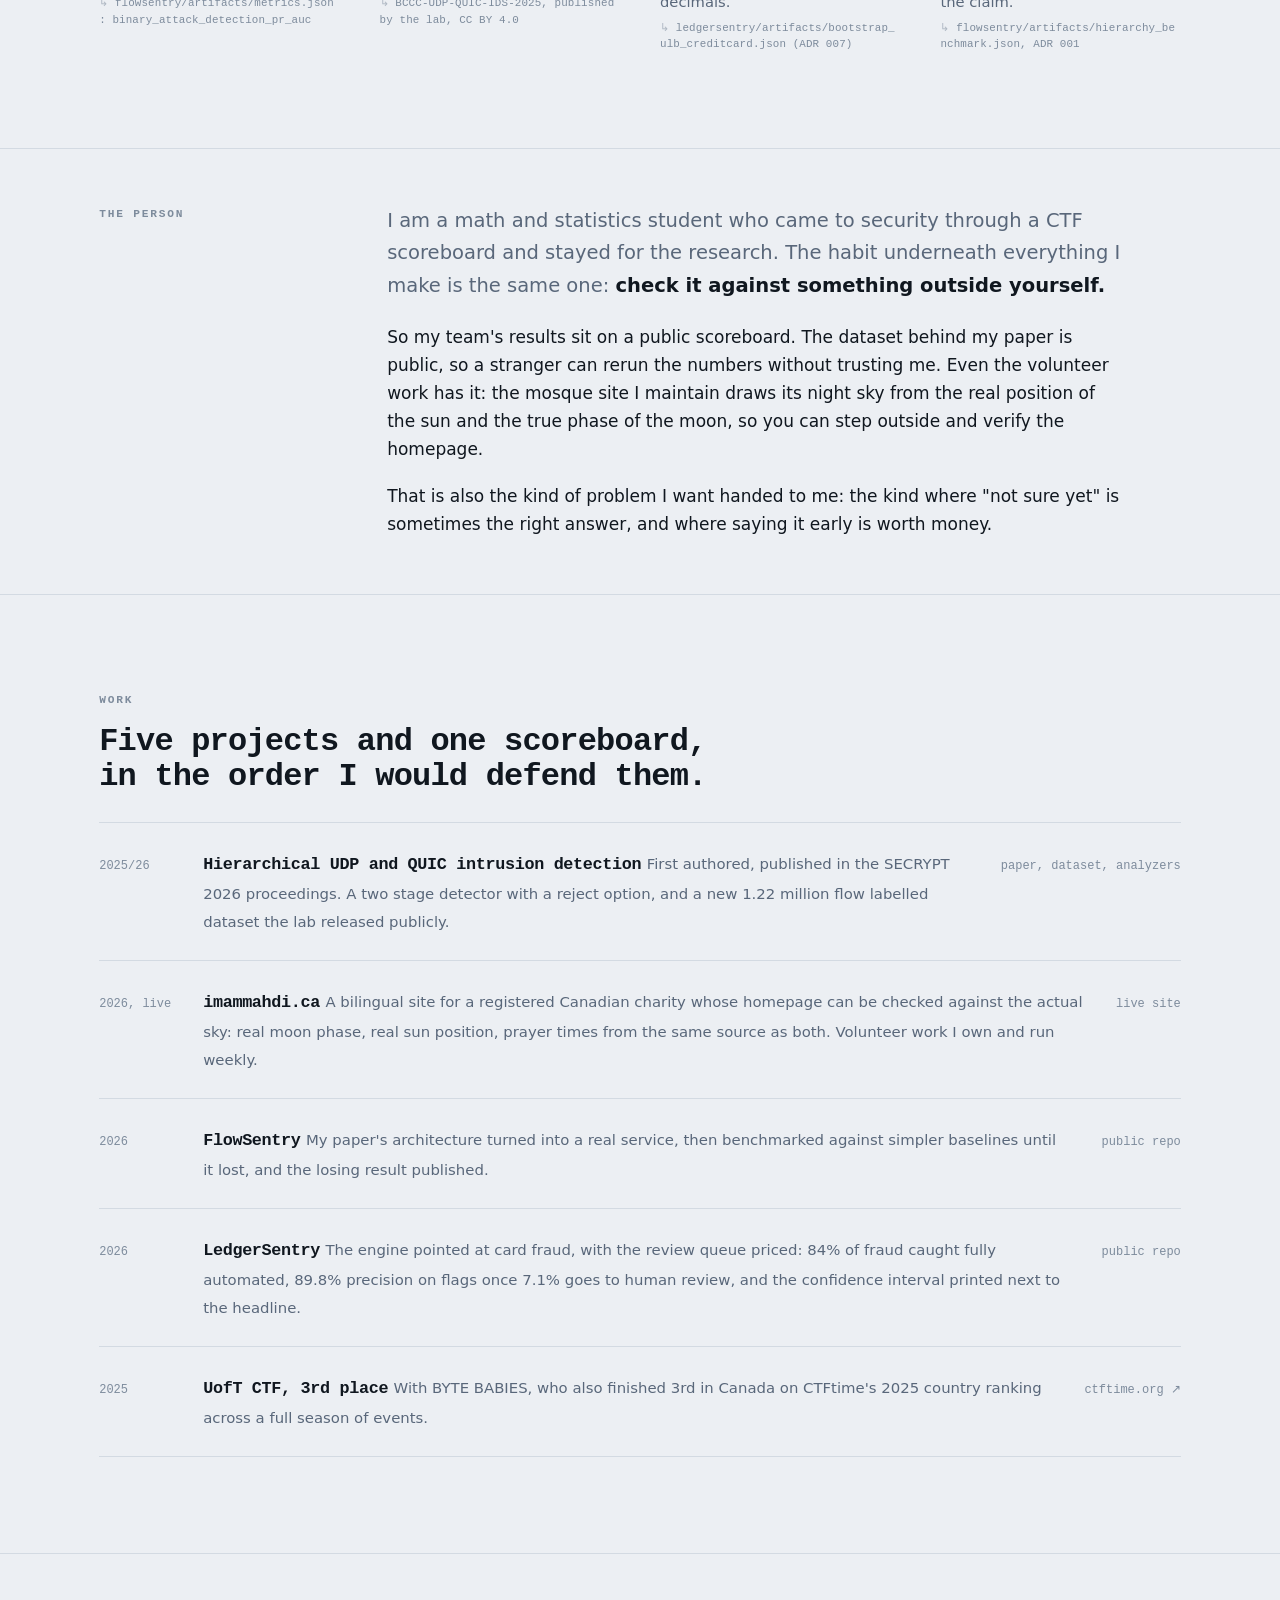
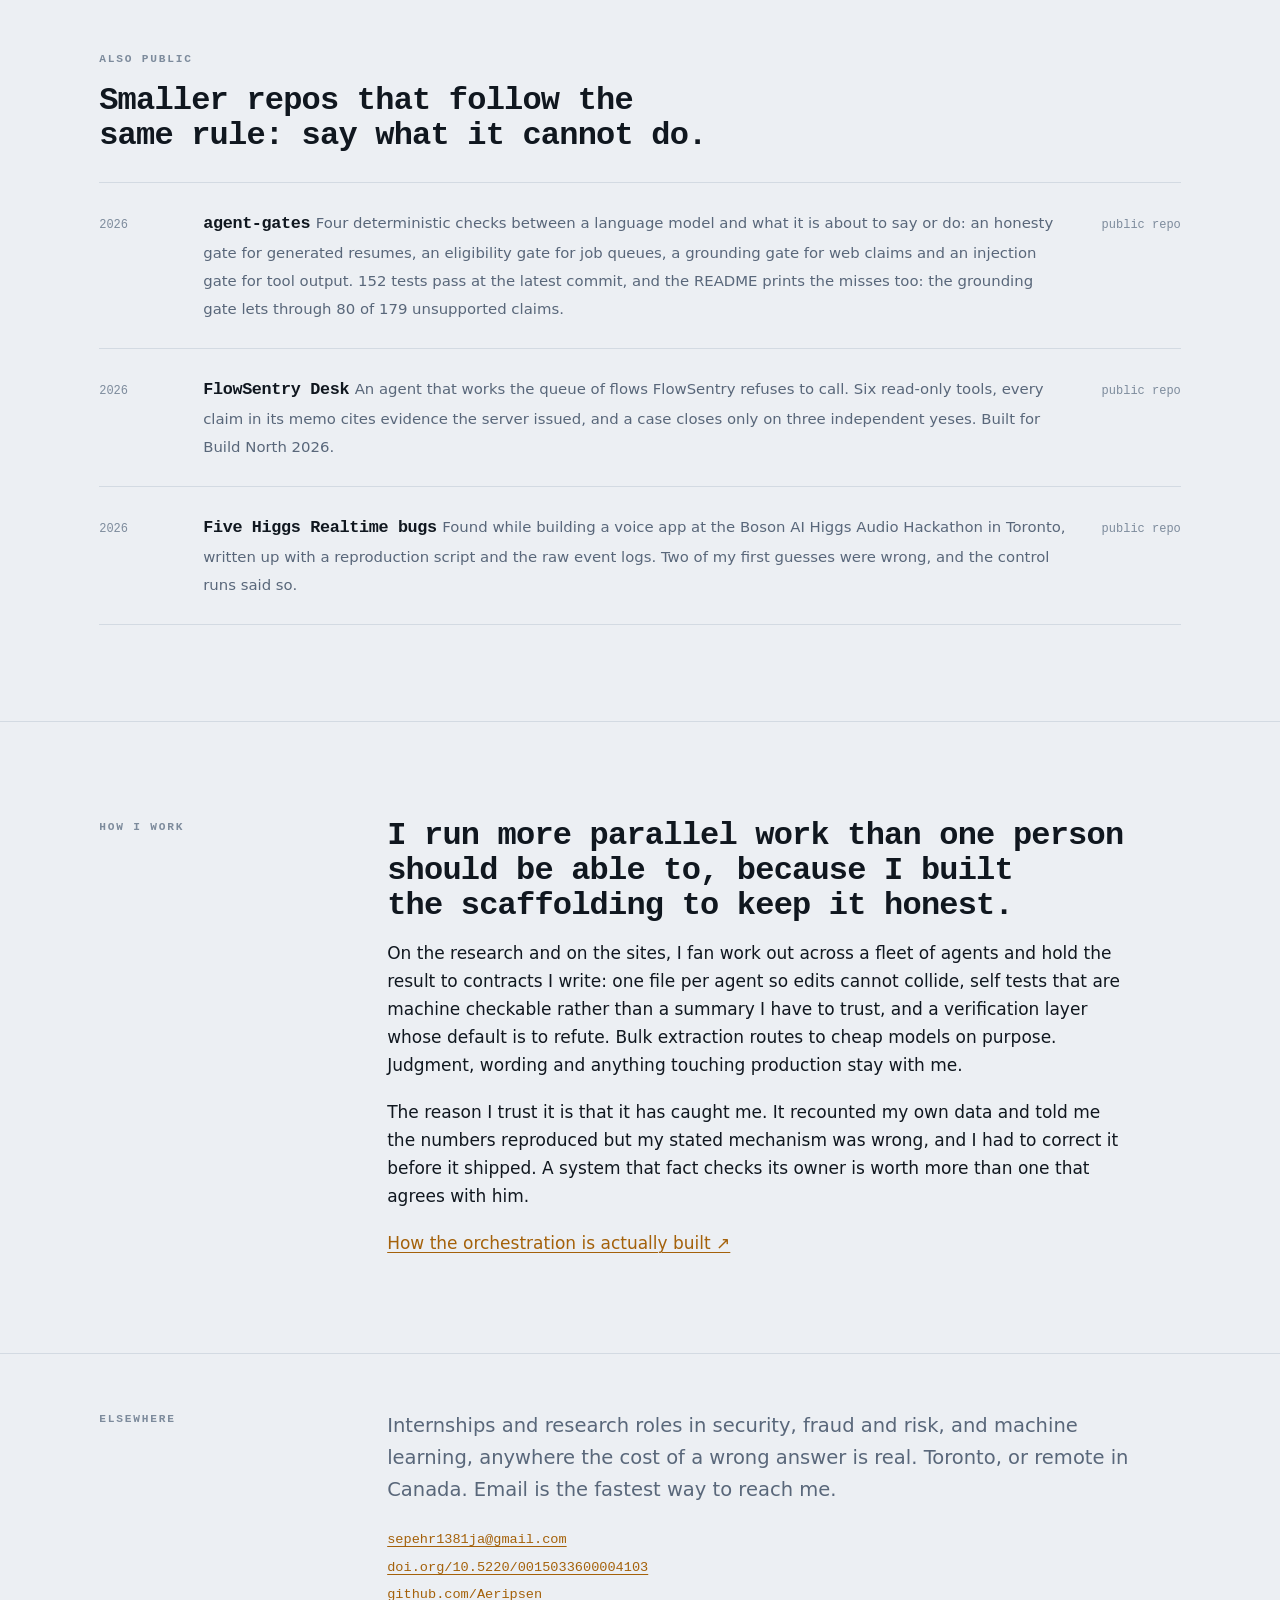
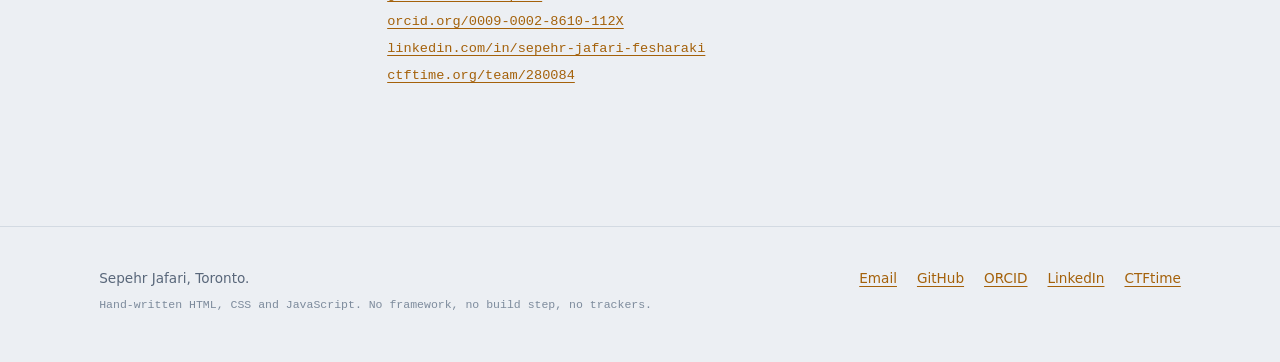
==== commit 7f11db0a: "Remove resume PDFs and the IoT IDS page from the served site Takes the five resume PDFs (including t" ====
--- a/index.html
+++ b/index.html
@@ -12,7 +12,7 @@
 <link rel="stylesheet" href="assets/site.css">
 </head>
 <body>
-<noscript><p style="padding:1rem;font-family:monospace"><a href="index.html">home</a> · <a href="research.html">research</a> · <a href="ids.html">iot ids</a> · <a href="flowsentry.html">flowsentry</a> · <a href="ledgersentry.html">ledgersentry</a> · <a href="imic.html">imammahdi.ca</a> · <a href="method.html">method</a></p></noscript>
+<noscript><p style="padding:1rem;font-family:monospace"><a href="index.html">home</a> · <a href="research.html">research</a> · <a href="flowsentry.html">flowsentry</a> · <a href="ledgersentry.html">ledgersentry</a> · <a href="imic.html">imammahdi.ca</a> · <a href="method.html">method</a></p></noscript>
 
 <main id="main">
 
@@ -31,7 +31,6 @@
       <div class="hero-meta" data-reveal="4">
         <span class="tag tag-paper">SECRYPT 2026, first author</span>
         <span class="tag tag-live">2 public detectors shipped</span>
-        <span class="tag tag-build">4 protocol IoT IDS in progress</span>
       </div>
     </div>
 
@@ -102,8 +101,8 @@
       </p>
       <p>
         That is the contribution of my SECRYPT paper, and it is the spine of everything on this
-        site: a network intrusion detector, a card fraud detector, and the four protocol IoT system
-        I am building now all expose the same control. The interesting engineering is not the model.
+        site: a network intrusion detector and a card fraud detector
+        both expose the same control. The interesting engineering is not the model.
         It is knowing which flows you are allowed to be confident about, and proving it on a split
         that cannot leak.
       </p>
@@ -192,17 +191,6 @@
           a reject option, and a new 1.22 million flow labelled dataset the lab released publicly.</span>
         </span>
         <span class="work-go">paper, dataset, analyzers</span>
-      </a>
-
-      <a class="work-item" href="ids.html">
-        <span class="work-year">2026, live</span>
-        <span>
-          <span class="work-title">Four protocol IoT intrusion detection</span>
-          <span class="work-desc">One detector across BLE, Zigbee, Z-Wave and Wi-Fi, built to catch
-          the well formed command no human asked for. Real devices on a live testbed; being
-          architected now, not shipped.</span>
-        </span>
-        <span class="work-go">design and testbed</span>
       </a>
 
       <a class="work-item" href="imic.html">
